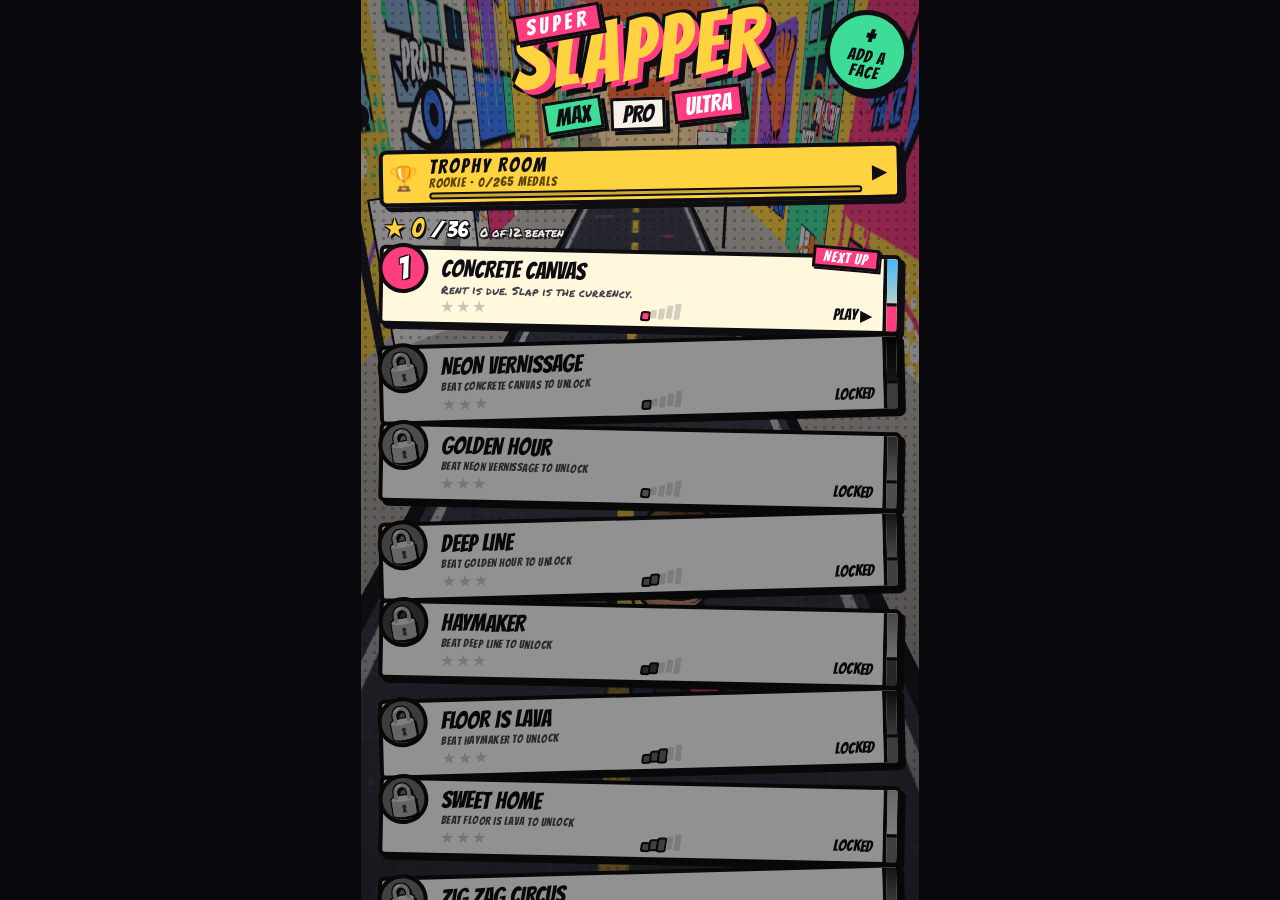
==== index.html @ 68d76c43 "Super Slapper Max Pro Ultra v0.50.1 (web build)" ====
<!doctype html>
<html lang="en">
<head>
  <meta charset="utf-8" />
  <meta name="viewport" content="width=device-width, initial-scale=1, maximum-scale=1, user-scalable=no, viewport-fit=cover" />
  <meta name="theme-color" content="#111111" />
  <title>Super Slapper Max Pro Ultra</title>
  <meta name="description" content="Slap your way down the street. One thumb, twelve levels, a boss at the end of each. Free, no ads, nothing collected." />
  <!-- the web build: installable to a home screen, playable offline (public/manifest.webmanifest, public/sw.js) -->
  <link rel="manifest" href="manifest.webmanifest" />
  <link rel="icon" type="image/png" href="icons/favicon.png" />
  <link rel="apple-touch-icon" href="icons/apple-touch-icon.png" />
  <meta name="mobile-web-app-capable" content="yes" />
  <meta name="apple-mobile-web-app-capable" content="yes" />
  <meta name="apple-mobile-web-app-status-bar-style" content="black-translucent" />
  <meta name="apple-mobile-web-app-title" content="Slapper" />
  <meta property="og:title" content="Super Slapper Max Pro Ultra" />
  <meta property="og:description" content="Slap your way down the street. One thumb, twelve levels, a boss at the end of each." />
  <meta property="og:image" content="icons/icon-512.png" />
  <meta property="og:type" content="website" />
  <script type="module" crossorigin src="./assets/index-BPJHIYVi.js"></script>
  <link rel="stylesheet" crossorigin href="./assets/index-DbVSSybS.css">
</head>
<body>
  <div id="app">
    <canvas id="c"></canvas>
    <div id="speedlines"></div>
    <div id="vignette"></div>
    <div id="fxlayer"></div>

    <div id="hud" class="hidden">
      <div id="topbar">
        <div id="hearts"></div>
        <div id="score">0</div>
        <button id="pauseBtn" aria-label="Pause">II</button>
      </div>
      <div id="progress"><div id="progressFill"></div><div id="progressEnd">☠</div></div>
      <div id="power" class="hidden"><div id="powerFill"></div><span id="powerLabel"></span></div>
      <div id="combo" class="hidden">
        <div id="comboNum">0</div><div id="comboLabel">COMBO</div>
        <div id="comboBar"><div id="comboFill"></div></div>
        <div id="mult">x1</div>
      </div>
      <div id="bossbar" class="hidden"><div id="bossName"></div><div class="bar"><div id="bossFill"></div></div></div>
      <div id="banner"></div>
      <div id="hint" class="hidden"><div class="thumb">☝</div>PUSH UP TO ADVANCE<br /><small>pull back to retreat · slide to aim and dodge</small></div>
    </div>

    <div id="menu" class="screen">
      <div class="title">
        <div class="t0">SUPER</div>
        <div class="t1">SLAPPER</div>
        <div class="t2"><span>MAX</span><span>PRO</span><span>ULTRA</span></div>
      </div>
      <button id="bFaces" class="sticker" aria-label="Put a face on the enemy"></button>
      <div id="levels"></div>
      <div class="toggles">
        <button id="tSound" class="chip"></button>
        <button id="tMusic" class="chip"></button>
        <button id="tHaptics" class="chip"></button>
      </div>
      <div id="version"></div>
      <a id="bPrivacy" href="privacy.html">PRIVACY POLICY</a>
    </div>

    <div id="faces" class="screen hidden" data-state="empty">
      <div id="fBooth">
        <img id="fPhoto" alt="" />
        <div class="guide"><i></i><span>ONE FACE · LOOKING AT YOU · GOOD LIGHT</span></div>
        <div class="scan"></div>
        <div id="fStamp"></div>
        <div class="taphint">TAP TO TEST-SLAP</div>
      </div>
      <div id="fRoster" class="hidden"></div>
      <button id="fClose" aria-label="Back">✕</button>
      <h2 class="ftitle">MAKE AN ENEMY</h2>
      <div class="fmsg"><b id="fHead"></b><p id="fBody"></p></div>
      <div id="fNameRow" class="hidden"><input id="fName" maxlength="10" placeholder="NAME THEM" autocomplete="off" autocapitalize="characters" spellcheck="false" enterkeyhint="done" /></div>
      <div id="fGender" class="hidden"><button data-g="m" class="chip">MALE</button><button data-g="f" class="chip">FEMALE</button><button data-g="any" class="chip">DOESN'T MATTER</button></div>
      <div id="fActions"></div>
      <p class="fine">Checked right here on this device. The game never sends the photo anywhere.<br />Only use people who are in on the joke. <a id="fPrivacy" href="privacy.html">Privacy policy</a></p>
      <input type="file" id="fPick" accept="image/*" hidden />
      <input type="file" id="fShoot" accept="image/*" capture="environment" hidden />
    </div>

    <div id="pause" class="screen hidden">
      <div class="panel">
        <h2>PAUSED</h2>
        <button id="bResume" class="btn">RESUME</button>
        <button id="bRestart" class="btn alt">RESTART</button>
        <button id="bQuit" class="btn alt">QUIT</button>
      </div>
    </div>

    <div id="result" class="screen hidden">
      <div class="panel">
        <h2 id="rTitle"></h2>
        <div id="rStars"></div>
        <div id="rScore"></div>
        <div id="rStats"></div>
        <button id="bNext" class="btn">NEXT LEVEL</button>
        <button id="bRetry" class="btn alt">RETRY</button>
        <button id="bMenu" class="btn alt">MENU</button>
      </div>
    </div>

    <div id="loading">LOADING…</div>
  </div>
</body>
</html>
---- assets/index-DbVSSybS.css ----
@font-face{font-family:Bangers;font-style:normal;font-display:swap;font-weight:400;src:url(./bangers-vietnamese-400-normal-BbvBhFjQ.woff2)format("woff2"),url(./bangers-vietnamese-400-normal-Ll9rymNv.woff)format("woff");unicode-range:U+102-103,U+110-111,U+128-129,U+168-169,U+1A0-1A1,U+1AF-1B0,U+300-301,U+303-304,U+308-309,U+323,U+329,U+1EA0-1EF9,U+20AB}@font-face{font-family:Bangers;font-style:normal;font-display:swap;font-weight:400;src:url(./bangers-latin-ext-400-normal-7BLmjjiv.woff2)format("woff2"),url(./bangers-latin-ext-400-normal-CzVt_Cgx.woff)format("woff");unicode-range:U+100-2BA,U+2BD-2C5,U+2C7-2CC,U+2CE-2D7,U+2DD-2FF,U+304,U+308,U+329,U+1D00-1DBF,U+1E00-1E9F,U+1EF2-1EFF,U+2020,U+20A0-20AB,U+20AD-20C0,U+2113,U+2C60-2C7F,U+A720-A7FF}@font-face{font-family:Bangers;font-style:normal;font-display:swap;font-weight:400;src:url(./bangers-latin-400-normal-DeHY8Ncq.woff2)format("woff2"),url(./bangers-latin-400-normal-BAEm-Pv0.woff)format("woff");unicode-range:U+??,U+131,U+152-153,U+2BB-2BC,U+2C6,U+2DA,U+2DC,U+304,U+308,U+329,U+2000-206F,U+20AC,U+2122,U+2191,U+2193,U+2212,U+2215,U+FEFF,U+FFFD}@font-face{font-family:Permanent Marker;font-style:normal;font-display:swap;font-weight:400;src:url(./permanent-marker-latin-400-normal-BF23djCy.woff2)format("woff2"),url(./permanent-marker-latin-400-normal-BnZj5c41.woff)format("woff");unicode-range:U+??,U+131,U+152-153,U+2BB-2BC,U+2C6,U+2DA,U+2DC,U+304,U+308,U+329,U+2000-206F,U+20AC,U+2122,U+2191,U+2193,U+2212,U+2215,U+FEFF,U+FFFD}:root{--ink:#0d0d12;--pink:#ff3d7f;--yellow:#ffd23f;--mint:#3ddc97;--blue:#3d7bff;--paper:#f7f2e7}*{box-sizing:border-box;-webkit-tap-highlight-color:transparent;-webkit-user-select:none;user-select:none}html,body{overscroll-behavior:none;touch-action:none;color:#fff;background:#08080c;height:100%;margin:0;font-family:Bangers,Impact,sans-serif;overflow:hidden}#app{background:#111;width:min(100vw,62dvh);height:100dvh;margin:auto;position:fixed;top:0;bottom:0;left:0;right:0;overflow:hidden}canvas#c{touch-action:none;width:100%;height:100%;display:block;position:absolute;top:0;bottom:0;left:0;right:0}.hidden{display:none!important}#loading{background:var(--ink);letter-spacing:3px;color:var(--yellow);z-index:50;place-items:center;font-size:42px;display:grid;position:absolute;top:0;bottom:0;left:0;right:0}.ink{text-shadow:3px 3px 0 var(--ink), -2px -2px 0 var(--ink), 2px -2px 0 var(--ink), -2px 2px 0 var(--ink), 0 4px 0 var(--ink)}button{cursor:pointer;font-family:inherit}#hud{pointer-events:none;padding:calc(env(safe-area-inset-top,0px) + 10px) 12px 12px;position:absolute;top:0;bottom:0;left:0;right:0}#topbar{justify-content:space-between;align-items:center;gap:8px;display:flex}#hearts{gap:3px;min-width:120px;font-size:26px;display:flex}#hearts span{color:#f24;text-shadow:2px 2px 0 var(--ink), -1px -1px 0 var(--ink), 1px -1px 0 var(--ink), -1px 1px 0 var(--ink);transition:transform .15s}#hearts span.off{color:#3a3a44;transform:scale(.8)}#score{letter-spacing:2px;color:var(--yellow);text-shadow:3px 3px 0 var(--ink), -2px -2px 0 var(--ink), 2px -2px 0 var(--ink), -2px 2px 0 var(--ink);font-size:38px}#pauseBtn{pointer-events:auto;border:4px solid var(--ink);background:var(--paper);width:44px;height:44px;color:var(--ink);box-shadow:3px 3px 0 var(--ink);border-radius:10px;font-size:22px;transform:rotate(3deg)}#progress{border:3px solid var(--ink);background:#0d0d12b3;border-radius:8px;height:14px;margin-top:8px;position:relative}#progressFill{background:repeating-linear-gradient(-45deg, var(--pink) 0 10px, var(--yellow) 10px 20px);border-radius:4px;width:0;height:100%}#progressEnd{color:#fff;text-shadow:2px 2px 0 var(--ink);font-size:22px;position:absolute;top:-10px;right:-4px}#power{border:3px solid var(--ink);background:#0d0d12b3;border-radius:6px;width:62%;height:20px;margin:8px auto 0;position:relative;overflow:hidden;transform:rotate(-1.5deg)}#powerFill{background:var(--yellow);height:100%}#power.frenzy #powerFill{background:var(--pink)}#power.double #powerFill{background:#00d8ff}#banner.double{color:#7df3ff;font-size:62px}#powerLabel{text-align:center;color:var(--ink);letter-spacing:1px;font-size:15px;line-height:15px;position:absolute;top:0;bottom:0;left:0;right:0}#combo{text-align:center;position:absolute;top:24%;right:10px;transform:rotate(6deg)}#comboNum{color:#fff;text-shadow:4px 4px 0 var(--pink), -2px -2px 0 var(--ink), 2px -2px 0 var(--ink), -2px 2px 0 var(--ink), 6px 6px 0 var(--ink);font-size:64px;line-height:.9}#comboLabel{color:var(--yellow);text-shadow:2px 2px 0 var(--ink), -1px -1px 0 var(--ink);letter-spacing:2px;font-size:20px}#comboBar{background:var(--ink);border-radius:4px;height:7px;margin:2px 0;overflow:hidden}#comboFill{background:var(--mint);height:100%}#mult{background:var(--yellow);color:var(--ink);border:3px solid var(--ink);box-shadow:3px 3px 0 var(--ink);padding:0 8px;font-size:26px;display:inline-block;transform:rotate(-8deg)}#combo.pulse{animation:.25s pulse}@keyframes pulse{to{transform:scale(1.12)}}#bossbar{left:12px;right:12px;top:calc(env(safe-area-inset-top,0px) + 92px);position:absolute}#bossName{color:#fff;letter-spacing:2px;text-shadow:3px 3px 0 #c0102a, -2px -2px 0 var(--ink), 2px -2px 0 var(--ink), -2px 2px 0 var(--ink);font-size:26px;transform:rotate(-2deg)}#bossbar .bar{border:4px solid var(--ink);height:20px;box-shadow:4px 4px 0 var(--ink);background:#2a0810;border-radius:4px}#bossFill{background:linear-gradient(#ff5066,#c0102a);width:100%;height:100%;transition:width .12s}#banner{text-align:center;pointer-events:none;opacity:0;font-size:76px;line-height:.95;position:absolute;top:34%;left:0;right:0}#banner.show{animation:1.5s both banner}#banner.frenzy{color:var(--pink)}#banner.glove{color:var(--yellow);font-size:50px}#banner.ko{color:#fff;font-size:130px}#banner.boss{color:#f24;font-size:64px}#banner{text-shadow:5px 5px 0 var(--ink), -3px -3px 0 var(--ink), 3px -3px 0 var(--ink), -3px 3px 0 var(--ink), 9px 9px 0 #00000080}@keyframes banner{0%{opacity:0;transform:scale(3)rotate(-14deg)}14%{opacity:1;transform:scale(1)rotate(-6deg)}80%{opacity:1;transform:scale(1.05)rotate(-6deg)}to{opacity:0;transform:scale(.7)rotate(-6deg)translateY(-30px)}}#hint{text-align:center;text-shadow:3px 3px 0 var(--ink), -2px -2px 0 var(--ink), 2px -2px 0 var(--ink), -2px 2px 0 var(--ink);font-size:30px;position:absolute;bottom:13%;left:0;right:0}#hint small{color:var(--yellow);font-size:18px}#hint .thumb{font-size:50px;animation:1.2s ease-in-out infinite swipe}@keyframes swipe{0%,to{transform:translateY(-6px)}50%{transform:translateY(-58px)}}#fxlayer{pointer-events:none;position:absolute;top:0;bottom:0;left:0;right:0;overflow:hidden}.pop{white-space:nowrap;animation:.7s cubic-bezier(.2,1.4,.4,1) both pop;position:absolute;transform:translate(-50%,-50%)}.pop.word{color:var(--yellow);text-shadow:3px 3px 0 var(--pink), -2px -2px 0 var(--ink), 2px -2px 0 var(--ink), -2px 2px 0 var(--ink), 5px 5px 0 var(--ink);font-size:46px}.pop.pts{color:#fff;text-shadow:2px 2px 0 var(--ink), -2px -2px 0 var(--ink), 2px -2px 0 var(--ink), -2px 2px 0 var(--ink);font-size:28px;animation-duration:.9s}.pop.hurt{color:#f24;text-shadow:3px 3px 0 #fff, 5px 5px 0 var(--ink)}.pop.heal{color:var(--mint)}.pop.crowd{color:#fff;text-shadow:2px 2px 0 var(--blue), -2px -2px 0 var(--ink), 2px -2px 0 var(--ink), -2px 2px 0 var(--ink), 3px 3px 0 var(--ink);font-size:22px;animation-duration:1.4s}.pop.crowd.boo{color:#ff9ecb;text-shadow:2px 2px 0 #c8102e, -2px -2px 0 var(--ink), 2px -2px 0 var(--ink), -2px 2px 0 var(--ink), 3px 3px 0 var(--ink)}@keyframes pop{0%{opacity:0;transform:translate(-50%, -50%) scale(.2) rotate(var(--rot))}25%{opacity:1;transform:translate(-50%, -80%) scale(1.25) rotate(var(--rot))}70%{opacity:1;transform:translate(-50%, -120%) scale(1) rotate(var(--rot))}to{opacity:0;transform:translate(-50%, -190%) scale(.8) rotate(var(--rot))}}#splat{pointer-events:none;opacity:0;--c:#ff3d7f;background:radial-gradient(circle at 30% 34%, var(--c) 0 13%, transparent 13.5%), radial-gradient(circle at 44% 27%, var(--c) 0 7%, transparent 7.5%), radial-gradient(circle at 68% 48%, var(--c) 0 16%, transparent 16.5%), radial-gradient(circle at 57% 63%, var(--c) 0 6%, transparent 6.5%), radial-gradient(circle at 22% 58%, var(--c) 0 8%, transparent 8.5%), radial-gradient(circle at 80% 30%, var(--c) 0 5%, transparent 5.5%);position:absolute;top:0;bottom:0;left:0;right:0}#splat.on{animation:1.5s ease-in both splat}@keyframes splat{0%{opacity:.7;transform:scale(.6)}8%{transform:scale(1)}45%{opacity:.55;transform:translateY(0)}to{opacity:0;transform:translateY(9%)}}#stick{pointer-events:none;opacity:0;width:0;height:0;transition:opacity .15s;position:absolute;top:0;left:0}#stick.on{opacity:.75}#stick i{border:4px solid var(--ink);background:#f7f2e738;border-radius:50%;width:82px;height:82px;position:absolute;top:-41px;left:-41px;box-shadow:0 0 0 2px #ffffff80}#stick i:before,#stick i:after{content:"";border:9px solid #0000;margin-left:-9px;position:absolute;left:50%}#stick i:before{border-bottom-color:var(--yellow);top:-30px}#stick i:after{border-top-color:var(--yellow);bottom:-30px}#stick b{background:var(--pink);border:4px solid var(--ink);border-radius:50%;width:46px;height:46px;position:absolute;top:0;left:0;transform:translate(-50%,-50%)}#impact{pointer-events:none;opacity:0;--x:50%;--y:45%;position:absolute;top:0;bottom:0;left:0;right:0}#impact:before,#impact:after{content:"";position:absolute;top:0;bottom:0;left:0;right:0}#impact:before{background:#fff}#impact:after{background:repeating-conic-gradient(from 3deg at var(--x) var(--y), #0d0d12 0 2.2deg, transparent 2.2deg 7deg, #0d0d12 7deg 8deg, transparent 8deg 15deg);-webkit-mask-image:radial-gradient(circle at var(--x) var(--y), transparent 16%, #000 46%);-webkit-mask-image:radial-gradient(circle at var(--x) var(--y), transparent 16%, #000 46%);mask-image:radial-gradient(circle at var(--x) var(--y), transparent 16%, #000 46%)}#impact.on{animation:.55s linear both impactAll}#impact.on:before{animation:.55s linear both impactFlash}@keyframes impactAll{0%{opacity:1}55%{opacity:1}to{opacity:0}}@keyframes impactFlash{0%{opacity:1}14%{opacity:.9}30%{opacity:0}to{opacity:0}}#banner.finisher{color:#fff;text-shadow:5px 5px 0 var(--pink), -3px -3px 0 var(--ink), 3px -3px 0 var(--ink), -3px 3px 0 var(--ink), 10px 10px 0 var(--ink);font-size:72px}#focus{pointer-events:none;opacity:0;background:radial-gradient(at 50% 56%,#0000 32%,#080414b8 100%);transition:opacity .28s;position:absolute;top:0;bottom:0;left:0;right:0}#focus.on{opacity:1;transition-duration:80ms}#vignette{pointer-events:none;opacity:0;background:radial-gradient(#0000 45%,#ff1432bf 100%);position:absolute;top:0;bottom:0;left:0;right:0}#vignette.hit{animation:.5s vig}@keyframes vig{0%{opacity:1}to{opacity:0}}#speedlines{pointer-events:none;opacity:0;background:repeating-conic-gradient(at 50% 62%,#0000 0deg 7deg,#ffffff38 7deg 8deg);transition:opacity .25s;position:absolute;top:-20%;bottom:-20%;left:-20%;right:-20%;-webkit-mask-image:radial-gradient(circle at 50% 62%,#0000 34%,#000 75%);mask-image:radial-gradient(circle at 50% 62%,#0000 34%,#000 75%)}#speedlines.on{opacity:1;animation:1.2s linear infinite spin}@keyframes spin{to{transform:rotate(8deg)}}.screen{padding:calc(env(safe-area-inset-top,0px) + 28px) 18px 18px;background:radial-gradient(#0d0d1240 1.5px,#0000 1.6px) 0 0/9px 9px,linear-gradient(#0d0d1259,#0d0d12b8);flex-direction:column;align-items:center;display:flex;position:absolute;top:0;bottom:0;left:0;right:0;overflow-y:auto}.title{text-align:center;margin-top:3dvh;position:relative;transform:rotate(-5deg)}.t0{z-index:1;color:#fff;background:var(--pink);border:4px solid var(--ink);box-shadow:4px 4px 0 var(--ink);letter-spacing:4px;padding:2px 12px 0;font-size:min(8vw,36px);line-height:1;position:absolute;top:-.55em;left:2%;transform:rotate(-5deg)}.t1{color:var(--yellow);letter-spacing:3px;text-shadow:5px 5px 0 var(--pink), -3px -3px 0 var(--ink), 3px -3px 0 var(--ink), -3px 3px 0 var(--ink), 10px 10px 0 var(--ink);font-size:min(27vw,16dvh,122px);line-height:.85}.t2{justify-content:center;gap:8px;margin-top:12px;display:flex}.t2 span{border:4px solid var(--ink);color:var(--ink);box-shadow:4px 4px 0 var(--ink);padding:2px 12px;font-size:min(8.5vw,38px)}.t2 span:first-child{background:var(--mint);transform:rotate(-4deg)}.t2 span:nth-child(2){background:var(--paper);transform:rotate(3deg)translateY(4px)}.t2 span:nth-child(3){background:var(--pink);color:#fff;transform:rotate(-2deg)}#levels{flex-direction:column;gap:14px;width:100%;margin-top:6dvh;display:flex}.level{text-align:left;border:5px solid var(--ink);background:var(--paper);width:100%;color:var(--ink);box-shadow:6px 6px 0 var(--ink);border-radius:6px;padding:12px 14px 12px 74px;font-size:30px;line-height:1;display:block;position:relative}.level:nth-child(odd){transform:rotate(-1.5deg)}.level:nth-child(2n){transform:rotate(1.2deg)}.level:active{box-shadow:2px 2px 0 var(--ink);transform:translate(4px,4px)}.level .num{color:#fff;background:var(--pink);border:5px solid var(--ink);width:66px;height:66px;text-shadow:2px 2px 0 var(--ink);border-radius:50%;place-items:center;font-size:44px;display:grid;position:absolute;top:-8px;left:-6px;transform:rotate(-10deg)}.level:nth-child(2n) .num{background:var(--blue)}.level small{color:#44434d;margin-top:5px;font-family:Permanent Marker,cursive;font-size:14px;display:block}.level .meta{justify-content:space-between;margin-top:6px;font-size:20px;display:flex}.level .stars{color:#c9c2b2;letter-spacing:2px}.level .stars b{color:#ff9f1c;font-weight:400}.level.locked{filter:grayscale()brightness(.6)}.toggles{gap:10px;margin-top:auto;padding-top:18px;display:flex}.chip{border:4px solid var(--ink);background:var(--yellow);color:var(--ink);box-shadow:3px 3px 0 var(--ink);border-radius:20px;padding:6px 12px;font-size:18px}.chip.off{color:#c8c8d0;background:#5b5b66}#version{opacity:.7;margin-top:10px;padding:6px 20px;font-family:Permanent Marker,cursive;font-size:12px}.panel{background:var(--paper);width:100%;color:var(--ink);border:6px solid var(--ink);box-shadow:9px 9px 0 var(--ink);text-align:center;flex-direction:column;gap:12px;margin:auto;padding:22px 18px;animation:.35s cubic-bezier(.2,1.5,.4,1) drop;display:flex;transform:rotate(-1.5deg)}@keyframes drop{0%{opacity:0;transform:rotate(8deg)scale(.5)}}.panel h2{color:var(--pink);text-shadow:3px 3px 0 var(--ink);letter-spacing:2px;margin:0;font-size:62px;font-weight:400;line-height:1}.panel h2.lose{color:#5b5b66}#rStars{color:#c9c2b2;font-size:62px;line-height:1}#rStars b{color:#ff9f1c;text-shadow:3px 3px 0 var(--ink);font-weight:400;animation:.4s cubic-bezier(.2,1.8,.4,1) both starIn;display:inline-block}#rStars b:nth-child(2){animation-delay:.25s}#rStars b:nth-child(3){animation-delay:.5s}@keyframes starIn{0%{transform:scale(0)rotate(-180deg)}}#rScore{font-size:54px;line-height:1}#rStats{color:#44434d;font-family:Permanent Marker,cursive;font-size:15px;line-height:1.6}.btn{border:5px solid var(--ink);background:var(--pink);color:#fff;box-shadow:5px 5px 0 var(--ink);text-shadow:2px 2px 0 var(--ink);letter-spacing:2px;border-radius:6px;padding:8px;font-size:34px}.btn.alt{background:var(--paper);color:var(--ink);text-shadow:none;font-size:26px}.btn:active{box-shadow:2px 2px 0 var(--ink);transform:translate(3px,3px)}.lil-gui.root{z-index:99;--width:270px;max-height:100%;font-family:system-ui,-apple-system,BlinkMacSystemFont,Segoe UI,Roboto,Noto Sans,Ubuntu,Cantarell,Helvetica Neue,sans-serif;position:absolute;top:0;right:0}.bubble{pointer-events:none;--s:1;--rot:0deg;width:0;height:0;position:absolute}.bubble .bw{transform:translateX(-50%) scale(var(--s)) rotate(var(--rot));transform-origin:50% 100%;position:absolute;bottom:12px;left:0}.bubble .b{width:max-content;max-width:190px;color:var(--ink);border:4px solid var(--ink);box-shadow:4px 4px 0 var(--ink);letter-spacing:.5px;text-align:center;transform-origin:50% 100%;background:#fff;border-radius:16px;padding:5px 12px 3px;font-size:22px;line-height:1.05;animation:.2s cubic-bezier(.2,1.7,.4,1) both bubbleIn;position:relative}.bubble .b:before,.bubble .b:after{content:"";border:solid #0000;position:absolute;left:50%}.bubble .b:before{border-width:13px 11px 0;border-top-color:var(--ink);margin-left:-11px;bottom:-17px}.bubble .b:after{border-width:9px 7px 0;border-top-color:#fff;margin-left:-7px;bottom:-9px}.bubble .b i{visibility:hidden;font-style:normal}.bubble.out .b{animation:.18s ease-in both bubbleOut}.bubble.shout .b{background:var(--yellow);font-size:26px}.bubble.shout .b:after{border-top-color:var(--yellow)}.bubble.laugh .b{background:var(--mint);font-size:20px}.bubble.laugh .b:after{border-top-color:var(--mint)}.bubble.fear .b{background:#cfe8ff;font-size:19px;animation:.2s both bubbleIn,90ms linear .2s infinite tremble}.bubble.fear .b:after{border-top-color:#cfe8ff}.bubble.mime .b{color:#55545e;box-shadow:none;border-style:dashed;font-family:Permanent Marker,cursive;font-size:15px}.bubble.chant .b{background:var(--pink);color:#fff;text-shadow:2px 2px 0 var(--ink);padding:2px 12px 0;font-size:34px;animation:.12s cubic-bezier(.2,2,.4,1) both bubbleIn}.bubble.chant .b:after{border-top-color:var(--pink)}@keyframes bubbleIn{0%{transform:scale(0)rotate(-12deg)}to{transform:scale(1)}}@keyframes bubbleOut{to{opacity:0;transform:scale(0)}}@keyframes tremble{0%{translate:-1.5px}50%{translate:1.5px}to{translate:-1.5px}}#frenzyBtn{right:12px;bottom:calc(env(safe-area-inset-bottom,0px) + 22px);border:5px solid var(--ink);pointer-events:auto;color:#fff;--p:0;background:conic-gradient(var(--pink) calc(var(--p) * 360deg), #0d0d12b8 0);width:96px;height:96px;box-shadow:4px 4px 0 var(--ink);touch-action:none;border-radius:50%;padding:0;position:absolute;transform:rotate(-6deg)}#frenzyBtn i{border:3px solid var(--ink);background:#23232c;border-radius:50%;position:absolute;top:9px;bottom:9px;left:9px;right:9px}#frenzyBtn b,#frenzyBtn span{text-align:center;text-shadow:2px 2px 0 var(--ink);font-weight:400;position:absolute;left:0;right:0}#frenzyBtn b{letter-spacing:1px;color:#8d8d99;font-size:17px;top:26px}#frenzyBtn span{color:#c8c8d0;font-size:22px;top:46px}#frenzyBtn.ready{background:conic-gradient(var(--yellow), var(--pink), var(--mint), var(--yellow));animation:.45s ease-in-out infinite alternate fready}#frenzyBtn.ready i{background:var(--pink)}#frenzyBtn.ready b{color:#fff}#frenzyBtn.ready span{color:var(--yellow);font-size:28px;top:44px}#frenzyBtn.active{opacity:.45}#frenzyBtn.active span{color:var(--mint)}#frenzyBtn.nope{animation:.3s fnope}@keyframes fready{0%{transform:rotate(-6deg)scale(1)}to{transform:rotate(4deg)scale(1.16)}}@keyframes fnope{0%,to{transform:rotate(-6deg)translate(0)}25%{transform:rotate(-6deg)translate(-7px)}75%{transform:rotate(-6deg)translate(7px)}}#mash{pointer-events:none;flex-direction:column;align-items:center;gap:8px;display:flex;position:absolute;top:30%;left:0;right:0}#mash .mtitle{color:#fff;text-shadow:5px 5px 0 var(--pink), -3px -3px 0 var(--ink), 3px -3px 0 var(--ink), -3px 3px 0 var(--ink), 9px 9px 0 var(--ink);font-size:78px;line-height:.9;animation:80ms linear infinite mshake;transform:rotate(-5deg)}#mash .mtitle.slam{animation:.3s cubic-bezier(.2,1.8,.4,1) mslam,80ms linear .3s infinite mshake}#mash .mring{--p:0;--c:#fff;border:6px solid var(--ink);width:150px;height:150px;box-shadow:5px 5px 0 var(--ink);background:conic-gradient(var(--c) calc(var(--p) * 360deg), #0d0d12cc 0);border-radius:50%;place-items:center;display:grid}#mash .mring.hit{animation:.12s mhit}#mash .mcount{background:var(--paper);border:5px solid var(--ink);width:104px;height:104px;color:var(--ink);border-radius:50%;place-items:center;font-size:62px;display:grid}#mash .mtiers{gap:8px;display:flex}#mash .mtiers span{border:4px solid var(--ink);color:#c8c8d0;box-shadow:3px 3px 0 var(--ink);background:#5b5b66;padding:1px 10px 0;font-size:24px;transform:rotate(-3deg)}#mash .mtiers span:nth-child(2){transform:rotate(2deg)}#mash .mtiers span small{opacity:.8;margin-left:5px;font-size:13px}#mash .mtiers span.on{background:var(--c);color:var(--ink);transform:rotate(-3deg)scale(1.18)}#mash .mtime{border:3px solid var(--ink);background:#0d0d12bf;border-radius:6px;width:56%;height:12px;overflow:hidden}#mash .mtime i{background:var(--yellow);width:100%;height:100%;display:block}#mash .msub{color:var(--yellow);text-shadow:2px 2px 0 var(--ink), -1px -1px 0 var(--ink);letter-spacing:1px;font-size:20px}@keyframes mshake{0%{translate:-2px 1px}50%{translate:2px -1px}to{translate:-2px 1px}}@keyframes mslam{0%{transform:rotate(-5deg)scale(2.6)}to{transform:rotate(-5deg)scale(1)}}@keyframes mhit{0%{transform:scale(1.18)}to{transform:scale(1)}}#banner.tier0{color:var(--mint)}#banner.tier1{color:var(--yellow)}#banner.tier2{color:var(--pink);font-size:64px}#cine{z-index:20;touch-action:none;position:absolute;top:0;bottom:0;left:0;right:0}#cine.out{opacity:0;pointer-events:none;transition:opacity .25s}#cine .bar{background:var(--ink);height:9%;transition:transform .28s ease-out;position:absolute;left:0;right:0}#cine .bar.top{top:0;transform:translateY(-100%)}#cine .bar.bot{bottom:0;transform:translateY(100%)}#cine.in .bar{transform:none}#cine .dlg{background:var(--paper);min-height:108px;color:var(--ink);border:5px solid var(--ink);box-shadow:6px 6px 0 var(--ink);border-radius:10px;padding:24px 16px 16px;position:absolute;bottom:calc(9% + 16px);left:12px;right:12px;transform:rotate(-1deg)}#cine .who{border:4px solid var(--ink);letter-spacing:1px;color:var(--ink);box-shadow:3px 3px 0 var(--ink);padding:2px 12px 0;font-size:22px;position:absolute;top:-21px;right:14px;transform:rotate(3deg)}#cine .dlg.left .who{left:14px;right:auto;transform:rotate(-3deg)}#cine .txt{letter-spacing:.5px;font-size:25px;line-height:1.12}#cine .txt i{visibility:hidden;font-style:normal}#cine .next{opacity:0;font-size:18px;position:absolute;bottom:5px;right:12px}#cine .dlg.done .next{animation:.7s steps(2,end) infinite cblink}@keyframes cblink{0%{opacity:1}50%{opacity:0}to{opacity:1}}#cine .skip{right:12px;top:calc(env(safe-area-inset-top,0px) + 12px);letter-spacing:1px;background:var(--paper);color:var(--ink);border:4px solid var(--ink);border-radius:18px;padding:4px 14px 2px;font-size:19px;position:absolute}#cine .card{text-align:center;color:var(--yellow);opacity:0;pointer-events:none;text-shadow:5px 5px 0 var(--pink), -3px -3px 0 var(--ink), 3px -3px 0 var(--ink), -3px 3px 0 var(--ink), 10px 10px 0 var(--ink);font-size:92px;line-height:.9;position:absolute;top:34%;left:0;right:0}#cine .card.show{animation:1.4s both banner}#hyper{text-align:center;pointer-events:none;--k:0;position:absolute;transform:translate(-50%,-100%)}#hyper b{font-weight:400;font-size:calc(54px + var(--k) * 46px);color:color-mix(in srgb, var(--yellow), var(--pink) calc(var(--k) * 100%));text-shadow:4px 4px 0 var(--ink), -3px -3px 0 var(--ink), 3px -3px 0 var(--ink), -3px 3px 0 var(--ink), 7px 7px 0 var(--ink);line-height:.85;display:block}#hyper span{letter-spacing:2px;color:#fff;text-shadow:2px 2px 0 var(--ink), -2px -2px 0 var(--ink), 2px -2px 0 var(--ink), -2px 2px 0 var(--ink);font-size:20px}#hyper.tick b{animation:.11s ease-out hpop}#hyper.full span{color:var(--pink);white-space:nowrap;font-size:30px}#hyper.done b{animation:.6s cubic-bezier(.2,1.8,.4,1) both hdone}@keyframes hpop{0%{transform:scale(1.5)rotate(-8deg)}to{transform:scale(1)rotate(0)}}@keyframes hdone{0%{transform:scale(2.2)rotate(-12deg)}60%{opacity:1;transform:scale(1.15)rotate(4deg)}to{opacity:0;transform:scale(1.3)rotate(4deg)}}#banner.up{font-size:44px;top:15%}.sticker{right:10px;top:calc(env(safe-area-inset-top,0px) + 10px);border:5px solid var(--ink);background:var(--mint);width:84px;height:84px;color:var(--ink);box-shadow:4px 4px 0 var(--ink);z-index:2;border-radius:50%;place-items:center;padding:0;animation:2.6s ease-in-out infinite sticker;display:grid;position:absolute;overflow:hidden;transform:rotate(9deg)}.sticker i{font-size:34px;font-style:normal;line-height:1;position:absolute;top:2px}.sticker span{letter-spacing:1px;margin-top:24px;font-size:17px;line-height:.95}.sticker.has{background:var(--paper)}.sticker.has canvas{width:100%;height:100%;position:absolute;top:0;bottom:0;left:0;right:0}.sticker.has span{background:var(--pink);color:#fff;border-top:3px solid var(--ink);white-space:nowrap;margin:0;padding:2px 0 5px;font-size:14px;position:absolute;bottom:0;left:0;right:0;overflow:hidden}.sticker:active{transform:rotate(9deg)scale(.94)}@keyframes sticker{0%,86%,to{rotate:0deg}90%{rotate:-9deg}94%{rotate:7deg}97%{rotate:-3deg}}#faces{padding-top:calc(env(safe-area-inset-top,0px) + 16px);background:0 0;gap:10px;overflow:hidden}#faces>*{z-index:2;position:relative}#fBooth{aspect-ratio:1;border:6px solid var(--ink);width:min(68vw,34dvh,280px);box-shadow:0 0 0 5px var(--paper), 0 0 0 10px var(--ink), 0 0 0 2000px #0d0d12db;border-radius:10px;flex:none;order:2;overflow:visible;transform:rotate(-2deg);z-index:1!important}.ftitle{color:var(--yellow);letter-spacing:2px;text-shadow:4px 4px 0 var(--pink), -2px -2px 0 var(--ink), 2px -2px 0 var(--ink), -2px 2px 0 var(--ink), 7px 7px 0 var(--ink);order:1;margin:0 0 8px 46px;font-size:min(10.5vw,44px);font-weight:400;line-height:1;transform:rotate(-3deg)}#fClose{left:12px;top:calc(env(safe-area-inset-top,0px) + 12px);border:4px solid var(--ink);background:var(--paper);width:44px;height:44px;color:var(--ink);box-shadow:3px 3px 0 var(--ink);border-radius:10px;font-size:22px;z-index:3!important;position:absolute!important}#fPhoto{object-fit:cover;border-radius:4px;width:100%;height:100%;display:none;position:absolute;top:0;bottom:0;left:0;right:0}#faces[data-state=checking] #fPhoto,#faces[data-state=rejected] #fPhoto,#faces[data-state=ask] #fPhoto{display:block}#faces[data-state=rejected] #fPhoto{filter:grayscale(.8)brightness(.6)}#fBooth .guide{background:repeating-linear-gradient(45deg,#2b2b36 0 14px,#32323f 14px 28px);border-radius:4px;place-items:center;display:none;position:absolute;top:0;bottom:0;left:0;right:0}#faces[data-state=empty] .guide{display:grid}.guide i{border:5px dashed var(--yellow);border-radius:50% 50% 46% 46%/44% 44% 56% 56%;width:46%;height:60%;margin-top:-12%}.guide span{text-align:center;letter-spacing:.5px;white-space:nowrap;color:var(--yellow);text-shadow:2px 2px 0 var(--ink);font-size:min(3.4vw,14px);position:absolute;bottom:8px;left:0;right:0}#fBooth .scan{background:linear-gradient(#0000,#3ddc978c 80%,#fff);height:26%;display:none;position:absolute;top:-26%;left:0;right:0}#faces[data-state=checking] .scan{animation:1.1s linear infinite scan;display:block}#faces[data-state=checking] #fBooth{overflow:hidden}@keyframes scan{to{top:100%}}#fStamp{letter-spacing:2px;color:#fff;border:5px solid var(--ink);box-shadow:4px 4px 0 var(--ink);background:#e3122d;padding:2px 12px;font-size:34px;position:absolute;top:-16px;right:-14px;transform:rotate(12deg)}#fStamp:empty{display:none}#faces[data-state=ask] #fStamp{background:var(--mint);color:var(--ink)}.taphint{text-align:center;letter-spacing:1px;color:#fff;text-shadow:2px 2px 0 var(--ink), -1px -1px 0 var(--ink);pointer-events:none;font-size:15px;display:none;position:absolute;bottom:6px;left:0;right:0}#faces[data-state=ready] .taphint,#faces[data-state=saved] .taphint{animation:1.2s ease-in-out infinite ftap;display:block}@keyframes ftap{50%{opacity:.35}}#faces[data-state=ready] #fBooth,#faces[data-state=saved] #fBooth{cursor:pointer}.fmsg{text-align:center;order:3;max-width:340px;margin-top:14px}.fmsg b{color:#fff;letter-spacing:1px;text-shadow:3px 3px 0 var(--ink), -2px -2px 0 var(--ink), 2px -2px 0 var(--ink), -2px 2px 0 var(--ink);font-size:min(8vw,32px);font-weight:400;line-height:1;display:block}.fmsg p{color:#f1ecdf;margin:8px 0 0;font-family:Permanent Marker,cursive;font-size:15px;line-height:1.3}#faces[data-state=rejected] .fmsg b{color:#ff6b8b}#fNameRow{order:4}#fName{letter-spacing:2px;text-align:center;width:220px;color:var(--ink);background:var(--paper);border:5px solid var(--ink);box-shadow:4px 4px 0 var(--ink);-webkit-user-select:text;user-select:text;border-radius:6px;outline:none;padding:6px 10px;font-family:inherit;font-size:28px}#fName::placeholder{color:#a9a294}#fGender{flex-wrap:wrap;order:5;justify-content:center;gap:8px;display:flex}#fGender .chip{font-size:17px}#faces[data-state=ask] #fGender .chip{background:var(--mint);padding:9px 14px;font-size:22px}#fActions{flex-direction:column;order:6;gap:10px;width:100%;max-width:340px;margin-top:4px;display:flex}#fActions .btn{font-size:28px}#fActions .btn.alt{font-size:22px}.fine{text-align:center;opacity:.75;order:7;margin:auto 0 0;font-family:Permanent Marker,cursive;font-size:11.5px;line-height:1.35}#stacks{justify-content:center;gap:6px;min-height:0;margin-top:7px;display:flex}#stacks span{letter-spacing:1px;border:3px solid var(--ink);color:var(--ink);box-shadow:2px 2px 0 var(--ink);white-space:nowrap;border-radius:12px;padding:1px 8px 2px;font-size:14px;transform:rotate(-2deg)}#stacks span:nth-child(2n){transform:rotate(2deg)}#stacks .g{background:var(--yellow)}#stacks .d{background:#00d8ff}#stacks .s{background:#ff7b25}#stacks .h{background:#b388ff}#stacks b{background:var(--ink);color:#fff;border-radius:8px;margin-left:5px;padding:0 5px;font-weight:400}#stacks .many{animation:.3s cubic-bezier(.2,1.8,.4,1) stackpop}@keyframes stackpop{0%{scale:1.5}to{scale:1}}#power.back #powerFill,#stacks .b{background:var(--mint)}#banner.back{color:#7dffc0;font-size:60px}#speedlines.whip{opacity:1;animation:.5s linear infinite spin}#flash{opacity:0;pointer-events:none;background:#fff;position:absolute;top:0;bottom:0;left:0;right:0}#flash.on{animation:.38s ease-out flash}@keyframes flash{0%{opacity:.95}to{opacity:0}}#turn{pointer-events:none;position:absolute;top:0;bottom:0;left:0;right:0}#turn .th{text-align:center;letter-spacing:2px;color:var(--yellow);text-shadow:3px 3px 0 var(--ink), -2px -2px 0 var(--ink), 2px -2px 0 var(--ink), -2px 2px 0 var(--ink), 6px 6px 0 var(--ink);font-size:min(9vw,36px);animation:.5s ease-in-out infinite alternate turnhead;position:absolute;top:17%;left:0;right:0}#turn>div{border:5px solid var(--ink);background:var(--yellow);width:45%;color:var(--ink);box-shadow:5px 5px 0 var(--ink);text-align:center;opacity:.5;filter:saturate(.5);border-radius:14px;flex-direction:column;align-items:center;gap:2px;padding:8px 6px 10px;transition:transform .12s,opacity .12s,filter .12s;display:flex;position:absolute;top:24%}#turn>.tl{transform-origin:0;left:8px;transform:rotate(-3deg)scale(.88)}#turn>.tr{transform-origin:100%;right:8px;transform:rotate(3deg)scale(.88)}#turn>div.loot{background:var(--pink);color:#fff}#turn>div.quiet{background:var(--mint)}#turn>div.on{opacity:1;filter:none;animation:.45s ease-in-out infinite alternate turnpick}#turn>.tl.on{transform:rotate(-3deg)scale(1.06)}#turn>.tr.on{transform:rotate(3deg)scale(1.06)}#turn i{font-size:min(17vw,68px);font-style:normal;line-height:.9}#turn b{letter-spacing:1px;font-size:min(5.6vw,22px);font-weight:400;line-height:1}#turn small{opacity:.85;margin-top:3px;font-family:Permanent Marker,cursive;font-size:11px}#turn em{text-align:center;letter-spacing:1px;color:#fff;text-shadow:3px 3px 0 var(--ink), -2px -2px 0 var(--ink), 2px -2px 0 var(--ink), -2px 2px 0 var(--ink);font-size:min(5.4vw,21px);font-style:normal;line-height:1.15;position:absolute;top:47%;left:0;right:0}#turn u{font-size:34px;text-decoration:none;animation:1.1s ease-in-out infinite turnhand;display:block}@keyframes turnpick{0%{box-shadow:5px 5px 0 var(--ink)}to{box-shadow:5px 5px 0 var(--ink), 0 0 0 6px #fff}}@keyframes turnhead{0%{scale:1}to{scale:1.08}}@keyframes turnhand{0%,to{translate:-52px}50%{translate:52px}}.screen{touch-action:pan-y}#menu.many{padding-top:calc(env(safe-area-inset-top,0px) + 14px)}#menu.many .title{margin-top:0}#menu.many .t0{box-shadow:3px 3px 0 var(--ink);border-width:3px;padding:1px 9px 0;font-size:min(5.5vw,22px)}#menu.many .t1{font-size:min(20vw,10.5dvh,86px)}#menu.many .t2{margin-top:6px}#menu.many .t2 span{border-width:3px;padding:1px 9px;font-size:min(6vw,24px)}#menu.many #levels{gap:9px;margin-top:2.6dvh}#menu.many .level{box-shadow:4px 4px 0 var(--ink);border-width:4px;padding:7px 10px 7px 58px;font-size:24px}#menu.many .level .num{border-width:4px;width:50px;height:50px;font-size:32px;top:-6px;left:-5px}#menu.many .level small{white-space:nowrap;text-overflow:ellipsis;margin-top:3px;font-size:11.5px;overflow:hidden}#menu.many .level .meta{margin-top:3px;font-size:16px}#menu.many .toggles{padding-top:10px}#menu.many .chip{padding:4px 10px;font-size:15px}#menu.many #version{margin-top:4px;padding:3px 20px}#menu.many .level:nth-child(3n) .num{background:var(--mint);color:var(--ink);text-shadow:none}#turn>div{display:none}#turn .th{top:15%}#turn em{font-size:min(4.4vw,17px);top:20.5%}#turn u{vertical-align:-3px;margin-right:6px;font-size:22px;animation:none;display:inline-block}#fRoster{flex-wrap:nowrap;order:2;justify-content:center;gap:8px;margin-top:16px;display:flex}#fRoster .slot{aspect-ratio:1;border:4px solid var(--ink);background:var(--paper);width:min(14vw,56px);box-shadow:3px 3px 0 var(--ink);border-radius:8px;padding:0;position:relative;overflow:hidden;transform:rotate(-2deg)}#fRoster .slot:nth-child(2n){transform:rotate(2deg)}#fRoster .slot canvas{width:100%;height:100%;display:block}#fRoster .slot span{background:var(--ink);color:#fff;white-space:nowrap;font-size:10px;line-height:1.2;position:absolute;bottom:0;left:0;right:0;overflow:hidden}#fRoster .slot.sel{border-color:var(--yellow);box-shadow:0 0 0 3px var(--ink), 3px 3px 0 3px var(--ink);z-index:1;transform:rotate(0)scale(1.12)}#fRoster .slot.off canvas{filter:grayscale()brightness(.6)}#fRoster .slot.add{color:var(--yellow);background:repeating-linear-gradient(45deg,#2b2b36 0 8px,#32323f 8px 16px)}#fRoster .slot.add i{font-size:32px;font-style:normal;line-height:1}#fActions .frow{order:9;gap:10px;display:flex}#fActions .frow .btn{flex:1;padding-left:6px;padding-right:6px;font-size:18px}#toast{left:50%;bottom:calc(env(safe-area-inset-bottom,0px) + 40px);z-index:50;pointer-events:none;opacity:0;letter-spacing:1px;color:#fff;white-space:nowrap;background:#0d0d12;border:3px solid #fff;border-radius:12px;padding:8px 16px;font-family:Bangers,Impact,sans-serif;font-size:20px;position:fixed;transform:translate(-50%,20px)}#toast.on{animation:2s forwards toast}@keyframes toast{0%{opacity:0;transform:translate(-50%,20px)}10%,80%{opacity:1;transform:translate(-50%)}to{opacity:0;transform:translate(-50%)}}#room{z-index:6;pointer-events:none;opacity:0;transform-origin:50% -40px;text-align:center;border:4px solid var(--ink);background:linear-gradient(#b9824c,#9a6537);border-radius:12px;min-width:150px;padding:8px 22px 9px;position:absolute;top:104px;left:50%;transform:translate(-50%,-30px)rotate(-8deg);box-shadow:4px 5px #0d0d128c,inset 0 0 0 3px #ffecc859}#room i{border:3px solid var(--ink);border-bottom:0;border-radius:40px 40px 0 0;height:34px;position:absolute;top:-34px;left:18%;right:18%}#room b{letter-spacing:2px;color:#fff3d6;text-shadow:2px 2px 0 var(--ink), -1px -1px 0 var(--ink), 1px -1px 0 var(--ink), -1px 1px 0 var(--ink);white-space:nowrap;font-size:30px;font-weight:400;display:block}#room small{letter-spacing:1px;color:var(--ink);white-space:nowrap;margin-top:1px;font-size:15px;display:none}#room.noted small{display:block}#room.on{animation:3s forwards roomSign}@keyframes roomSign{0%{opacity:0;transform:translate(-50%,-40px)rotate(-14deg)}12%{opacity:1;transform:translate(-50%)rotate(7deg)}20%{transform:translate(-50%)rotate(-4deg)}28%{transform:translate(-50%)rotate(2deg)}36%,82%{opacity:1;transform:translate(-50%)rotate(0)}to{opacity:0;transform:translate(-50%,-40px)rotate(0)}}#devBtn{right:14px;top:calc(env(safe-area-inset-top,0px) + 96px);pointer-events:auto;z-index:7;letter-spacing:1px;color:#fff;border:3px solid var(--ink);box-shadow:2px 3px 0 var(--ink);background:#6b2fd6;border-radius:9px;padding:4px 10px;font-family:inherit;font-size:17px;position:absolute;transform:rotate(-3deg)}#dev{z-index:40;padding:calc(env(safe-area-inset-top,0px) + 12px) 12px 12px;box-sizing:border-box;touch-action:pan-y;background:#0d0d12db;flex-direction:column;display:flex;position:absolute;top:0;bottom:0;left:0;right:0}#dev.hidden{display:none}#dev .dhead{flex-wrap:wrap;align-items:center;gap:10px;margin-bottom:8px;display:flex}#dev .dhead b{color:#b388ff;text-shadow:2px 2px 0 var(--ink);font-size:30px;font-weight:400}#dev .dhead span{color:#c9c9d4;letter-spacing:1px;flex:1;min-width:140px;font-size:15px}#dev .dclose{background:var(--mint);color:var(--ink);border:3px solid var(--ink);border-radius:10px;padding:6px 14px;font-family:inherit;font-size:20px;box-shadow:2px 3px #000}#dev .dbody{-webkit-overflow-scrolling:touch;flex:1;padding-bottom:20px;overflow-y:auto}#dev .dsec h4{letter-spacing:2px;color:var(--yellow);margin:12px 2px 6px;font-size:16px;font-weight:400}#dev .dgrid{grid-template-columns:1fr 1fr;gap:8px;display:grid}#dev .dbtn{letter-spacing:1px;color:var(--ink);background:var(--c,#f7f2e7);border:3px solid var(--ink);text-align:center;text-overflow:ellipsis;white-space:nowrap;border-radius:10px;padding:10px 6px;font-family:inherit;font-size:17px;overflow:hidden;box-shadow:2px 3px #000}#dev .dbtn:active{transform:translate(1px,2px);box-shadow:1px 1px #000}#dev .dsel{border:3px solid var(--ink);background:var(--paper);color:var(--ink);border-radius:10px;grid-column:1/-1;padding:8px;font-family:inherit;font-size:18px}#devFps{left:10px;bottom:calc(env(safe-area-inset-bottom,0px) + 8px);z-index:30;pointer-events:none;letter-spacing:1px;color:#3ddc97;background:#0d0d12b3;border-radius:6px;padding:3px 8px;font-size:15px;position:absolute}#devFps.hidden{display:none}.medal{--m:#6b6b78;--d:#2b2b36;flex:none;width:58px;height:58px;position:relative}.medal>b{z-index:1;border:4px solid var(--ink);background:radial-gradient(circle at 35% 30%, #ffffffbf 0 12%, transparent 30%), radial-gradient(circle, var(--m) 0 52%, var(--d) 54% 62%, var(--m) 64%);box-shadow:2px 3px 0 var(--ink);border-radius:50%;place-items:center;font-weight:400;display:grid;position:absolute;top:0;bottom:0;left:0;right:0}.medal:before,.medal:after{content:"";background:linear-gradient(90deg, var(--ink) 0 3px, var(--d) 3px calc(100% - 3px), var(--ink) calc(100% - 3px));clip-path:polygon(0 0,100% 0,100% 100%,50% 78%,0 100%);width:16px;height:26px;position:absolute;bottom:-14px}.medal:before{left:9px;transform:rotate(18deg)}.medal:after{right:9px;transform:rotate(-18deg)}.medal i{filter:drop-shadow(1px 1px #00000059);font-size:26px;font-style:normal;line-height:1}.medal.none>b{background:radial-gradient(circle,#3a3a46 0 52%,#24242d 54% 62%,#3a3a46 64%)}.medal.none{--d:#24242d}.medal.none i{filter:grayscale()brightness(.55);opacity:.7}.medal.sm{width:38px;height:38px}.medal.sm>b{border-width:3px}.medal.sm i{font-size:17px}.medal.sm:before,.medal.sm:after{display:none}.medal.big{width:104px;height:104px}.medal.big>b{border-width:5px}.medal.big i{font-size:50px}.medal.big:before,.medal.big:after{width:26px;height:40px;bottom:-24px}.medal.big:before{left:14px}.medal.big:after{right:14px}#bTrophies{border:4px solid var(--ink);width:100%;color:var(--ink);text-align:left;box-shadow:5px 5px 0 var(--ink);background:linear-gradient(100deg,#ffd23f 0 40%,#ffe27a 50%,#ffd23f 60%) 0 0/300% 100%;border-radius:8px;align-items:center;gap:10px;margin-top:4dvh;margin-bottom:-2dvh;padding:6px 12px 6px 8px;animation:4s linear infinite shine;display:flex;transform:rotate(-1deg)}#bTrophies:active{box-shadow:2px 2px 0 var(--ink);transform:rotate(-1deg)translate(3px,3px)}#bTrophies>i{font-size:30px;font-style:normal;line-height:1}#bTrophies div{flex:1;min-width:0}#bTrophies b{letter-spacing:2px;font-size:24px;font-weight:400;line-height:1;display:block}#bTrophies small{letter-spacing:1px;color:#5a4300;white-space:nowrap;text-overflow:ellipsis;font-size:13px;display:block;overflow:hidden}#bTrophies em{background:var(--pink);color:#fff;border:3px solid var(--ink);border-radius:12px;padding:2px 8px;font-size:15px;font-style:normal;animation:1s ease-in-out infinite alternate pulse}#bTrophies u{font-size:20px;text-decoration:none}#menu.many #bTrophies{margin-top:2.2dvh;margin-bottom:-1dvh;padding:3px 10px 3px 6px}#menu.many #bTrophies b{font-size:20px}#menu.many #bTrophies>i{font-size:24px}@keyframes shine{to{background-position:-300% 0}}#trophyToast{max-width:calc(100% - 70px);left:10px;top:calc(env(safe-area-inset-top,0px) + 100px);z-index:45;pointer-events:none;background:var(--paper);color:var(--ink);border:4px solid var(--ink);border-left:12px solid var(--m,#ffd23f);box-shadow:5px 5px 0 var(--ink);border-radius:10px;align-items:center;gap:10px;padding:6px 12px 10px 8px;display:flex;position:absolute;transform:translate(-120%)rotate(-2deg)}#trophyToast.on{animation:tin var(--ms,2.9s) cubic-bezier(.2,1.4,.4,1) forwards}#trophyToast>div:last-child{min-width:0}#trophyToast small{letter-spacing:1px;color:#6b6b78;font-size:12px;display:block}#trophyToast>div:last-child>b{letter-spacing:1px;font-size:22px;font-weight:400;line-height:1;display:block}#trophyToast span{color:#44434d;margin-top:2px;font-family:Permanent Marker,cursive;font-size:11px;display:block}#trophyToast .medal{width:44px;height:44px;animation:.7s ease-out medalspin}#trophyToast .medal i{font-size:20px}#trophyToast .medal:before,#trophyToast .medal:after{width:12px;height:18px;bottom:-9px;left:6px}#trophyToast .medal:after{left:auto;right:6px}#trophyToast.rank{background:var(--ink);color:#fff;border-color:var(--yellow);border-left-color:var(--m)}#trophyToast.rank small{color:var(--yellow)}#trophyToast.rank span{color:#c9c9d4}@keyframes tin{0%{transform:translate(-120%)rotate(-2deg)}12%,88%{transform:translate(0)rotate(-2deg)}to{transform:translate(-120%)rotate(-2deg)}}@keyframes medalspin{0%{transform:rotateY(540deg)scale(.4)}}#rBadges:empty{display:none}.rbadges small{letter-spacing:2px;color:var(--pink);font-size:16px;display:block}.rbadges>div{flex-wrap:wrap;justify-content:center;gap:6px 4px;margin-top:6px;display:flex}.rbadges span{flex-direction:column;align-items:center;gap:12px;width:72px;display:flex}.rbadges span .medal{width:46px;height:46px;animation:.8s ease-out backwards medalspin}.rbadges span .medal i{font-size:20px}.rbadges span .medal:before,.rbadges span .medal:after{width:12px;height:16px;bottom:-10px}.rbadges span:nth-child(2) .medal{animation-delay:.15s}.rbadges span:nth-child(3) .medal{animation-delay:.3s}.rbadges span:nth-child(4) .medal{animation-delay:.45s}.rbadges span:nth-child(5) .medal{animation-delay:.6s}.rbadges span:nth-child(6) .medal{animation-delay:.75s}.rbadges span b{letter-spacing:.5px;font-size:12px;font-weight:400;line-height:1}.rbadges em{align-self:center;font-size:18px;font-style:normal}#trophies{padding-top:calc(env(safe-area-inset-top,0px) + 16px);background:radial-gradient(#ffd23f12 1.5px,#0000 1.6px) 0 0/9px 9px,linear-gradient(#17131f,#0d0d12);justify-content:flex-start;gap:12px}#trophies .tclose{left:12px;top:calc(env(safe-area-inset-top,0px) + 12px);border:4px solid var(--ink);background:var(--paper);width:44px;height:44px;color:var(--ink);box-shadow:3px 3px 0 var(--ink);z-index:3;border-radius:10px;font-size:22px;position:absolute}#trophies .ttitle{color:var(--yellow);letter-spacing:2px;text-shadow:4px 4px 0 var(--pink), -2px -2px 0 var(--ink), 2px -2px 0 var(--ink), -2px 2px 0 var(--ink), 7px 7px 0 var(--ink);flex:none;margin:2px 0 4px 46px;font-size:min(10.5vw,44px);font-weight:400;line-height:1;transform:rotate(-3deg)}.trank{background:var(--paper);width:100%;color:var(--ink);border:5px solid var(--ink);border-radius:8px;flex:none;align-items:center;gap:12px;padding:10px;display:flex;transform:rotate(-1deg);box-shadow:6px 6px #000}.trank .rk{border:5px solid var(--ink);background:radial-gradient(circle at 35% 30%, #fff9 0 14%, transparent 34%), var(--g);width:70px;height:70px;box-shadow:3px 3px 0 var(--ink);border-radius:50% 50% 46% 46%;flex:none;place-items:center;display:grid}.trank .rk i{color:#fff;text-shadow:2px 2px 0 var(--ink), -1px -1px 0 var(--ink), 1px -1px 0 var(--ink), -1px 1px 0 var(--ink);font-size:38px;font-style:normal}.rinfo{flex:1;min-width:0}.rinfo>b{letter-spacing:1px;color:var(--pink);text-shadow:2px 2px 0 var(--ink);font-size:30px;font-weight:400;line-height:1;display:block}.rinfo small{letter-spacing:.5px;color:#5b5b66;font-size:12px;display:block}.rinfo small u{color:var(--ink);text-decoration:none}.rinfo small em{border:2px solid var(--ink);background:var(--g);vertical-align:-1px;border-radius:50%;width:11px;height:11px;display:inline-block}.rinfo .rcount{color:var(--ink);margin-top:2px}.rbar{border:3px solid var(--ink);background:#d9d2c2;border-radius:9px;height:18px;margin:4px 0;position:relative;overflow:hidden}.rbar i{background:repeating-linear-gradient(-45deg, var(--pink) 0 8px, var(--yellow) 8px 16px);position:absolute;top:0;bottom:0;left:0;right:auto}.rbar span{text-align:center;color:var(--ink);text-shadow:0 0 3px #fff,0 0 3px #fff;font-size:13px;line-height:13px;position:absolute;top:0;bottom:0;left:0;right:0}.tgrid{grid-template-columns:repeat(3,1fr);gap:12px 10px;width:100%;padding-bottom:24px;display:grid}.tcard{background:var(--paper);color:var(--ink);border:4px solid var(--ink);border-radius:8px;flex-direction:column;align-items:center;gap:3px;min-width:0;padding:10px 4px 8px;display:flex;position:relative;box-shadow:4px 4px #000}.tcard:nth-child(odd){transform:rotate(-1deg)}.tcard:nth-child(2n){transform:rotate(1deg)}.tcard:active{transform:translate(2px,2px);box-shadow:2px 2px #000}.tcard .medal{margin-bottom:12px}.tcard>b{letter-spacing:.5px;text-align:center;place-items:center;min-height:2em;font-size:14px;font-weight:400;line-height:1;display:grid}.tcard small{color:#5b5b66;letter-spacing:.5px;font-size:11px}.tcard small.ok{color:#1f9e63}.tcard.locked{background:#d9d4c8}.tcard.done{background:linear-gradient(160deg,#fff7d6,#f7f2e7 60%)}.tcard.new:after{content:"NEW!";background:var(--pink);color:#fff;border:3px solid var(--ink);border-radius:10px;padding:1px 6px;font-size:13px;animation:.8s ease-in-out infinite alternate pulse;position:absolute;top:-9px;right:-6px;transform:rotate(8deg)}.tcard .pips{gap:3px;display:flex}.tcard .pips i{border:2px solid var(--ink);background:#bdb6a6;border-radius:50%;width:9px;height:9px}.tcard .pips i.on{background:var(--m)}.tcard .tbar{border:2px solid var(--ink);background:#d9d2c2;border-radius:4px;width:84%;height:8px;overflow:hidden}.tcard .tbar i{background:var(--mint);height:100%;display:block}.tgrid.stats{background:var(--paper);color:var(--ink);border:4px solid var(--ink);border-radius:8px;margin-bottom:24px;padding:6px 12px 12px;display:block;box-shadow:5px 5px #000}.tgrid.stats h4{letter-spacing:2px;color:var(--pink);margin:12px 0 4px;font-size:18px;font-weight:400}.tgrid.stats div{letter-spacing:.5px;border-bottom:2px dashed #d0c8b6;justify-content:space-between;gap:10px;padding:4px 0;font-size:16px;display:flex}.tgrid.stats div span{color:#44434d}.tgrid.stats div i{color:#ff9f1c;font-style:normal}.tgrid.stats div b{text-align:right;font-weight:400}.tsheet{z-index:10;background:#0d0d12cc;place-items:center;padding:20px;display:grid;position:fixed;top:0;bottom:0;left:0;right:0}.tsheet .scard{background:var(--paper);width:100%;max-height:90%;color:var(--ink);border:6px solid var(--ink);border-radius:10px;flex-direction:column;align-items:center;gap:6px;padding:18px 14px 12px;animation:.3s cubic-bezier(.2,1.5,.4,1) drop;display:flex;overflow-y:auto;box-shadow:8px 8px #000}.tsheet .medal.big{margin-bottom:22px;animation:.7s ease-out medalspin}.tsheet h3{letter-spacing:1px;color:var(--pink);text-shadow:2px 2px 0 var(--ink);text-align:center;margin:0;font-size:34px;font-weight:400;line-height:1}.tsheet .scat{letter-spacing:2px;color:#6b6b78;font-size:13px}.tsheet .sdesc{text-align:center;font-family:Permanent Marker,cursive}.tsheet .srow{border-top:2px dashed #d0c8b6;align-items:center;gap:10px;width:100%;padding:6px 4px;display:flex}.tsheet .srow>div:not(.medal):not(.rk){flex:1;min-width:0}.tsheet .srow b{letter-spacing:1px;font-size:16px;font-weight:400;display:block}.tsheet .srow span{color:#44434d;font-family:Permanent Marker,cursive;font-size:12px;display:block}.tsheet .srow em{color:#6b6b78;white-space:nowrap;font-size:13px;font-style:normal}.tsheet .srow.got em{color:#1f9e63}.tsheet .stap{letter-spacing:2px;color:#8d8d99;margin-top:6px;font-size:12px}#power.buddy #powerFill,#stacks .u{background:#ff9f1c}#banner.buddy{color:#ffb347}#power.noodle #powerFill,#stacks .n{background:#ef3b2d}#banner.noodle{color:#ffd36b;text-shadow:4px 4px #ef3b2d,-2px -2px #111}#comboPips{justify-content:center;gap:4px;margin:3px 0 1px;display:flex}#comboPips i{border:3px solid var(--ink);background:#3a3a44;border-radius:50%;width:13px;height:13px;transition:transform 80ms}#comboPips i.on{background:#fff;transform:scale(1.12)}#comboPips i:last-child{border-radius:4px;width:17px;height:17px;margin-top:-2px;transform:rotate(45deg)}#comboPips i:last-child.on{background:var(--yellow);transform:rotate(45deg)scale(1.2)}#comboPips.next i:last-child{background:var(--yellow);animation:.28s ease-in-out infinite alternate pipNext}#comboPips.pow{animation:.32s cubic-bezier(.2,1.6,.4,1) pipPow}#comboPips.pow i{background:var(--yellow)}@keyframes pipNext{to{transform:rotate(45deg)scale(1.45);box-shadow:0 0 0 3px #ffd23f73}}@keyframes pipPow{0%{transform:scale(1.9)}to{transform:scale(1)}}.pop.pow{color:#fff;text-shadow:3px 3px 0 var(--yellow), -2px -2px 0 var(--ink), 2px -2px 0 var(--ink), -2px 2px 0 var(--ink), 6px 6px 0 var(--ink);font-size:54px;animation-duration:.6s}.pop.open{color:var(--yellow);text-shadow:3px 3px 0 #c0102a, -2px -2px 0 var(--ink), 2px -2px 0 var(--ink), -2px 2px 0 var(--ink), 5px 5px 0 var(--ink);font-size:44px;animation-duration:1s}.pop.pts.crit{color:var(--yellow);font-size:30px;animation-duration:.55s}#hearts.low span:not(.off){animation:.5s ease-in-out infinite alternate heartLow}#hearts span.extra:not(.off){color:var(--yellow)}#hearts.many{gap:2px;font-size:22px}#hearts.gain{transform-origin:0;animation:.45s cubic-bezier(.2,1.8,.4,1) heartGain}@keyframes heartLow{to{filter:brightness(1.4);transform:scale(1.3)}}@keyframes heartGain{0%{transform:scale(1.5)}to{transform:scale(1)}}#bossbar .bar{position:relative;overflow:hidden}#bossbar.rounds .bar:after{content:"";pointer-events:none;background:repeating-linear-gradient(90deg, transparent 0 calc(100% / var(--rounds,3) - 4px), var(--ink) calc(100% / var(--rounds,3) - 4px) calc(100% / var(--rounds,3)));background-size:calc(100% + 4px) 100%;position:absolute;top:0;bottom:0;left:0;right:0}#bossName{vertical-align:middle;display:inline-block}#bossRounds{vertical-align:middle;gap:5px;margin-left:12px;display:inline-flex}#bossRounds i{border:3px solid var(--ink);width:18px;height:18px;box-shadow:2px 2px 0 var(--ink);background:#3a3a44;border-radius:50%}#bossRounds i.on{background:var(--yellow);animation:.5s ease-in-out infinite alternate pipNext2}#bossRounds i.done{background:#c0102a}#bossRounds i.done:after{content:"✕";text-align:center;color:#fff;font-size:13px;line-height:12px;display:block}@keyframes pipNext2{to{transform:scale(1.18)}}#bossbar.hit{animation:.5s cubic-bezier(.2,1.6,.4,1) bossHit}#bossbar.last #bossFill{background:linear-gradient(#ffb020,#ff3d1f)}@keyframes bossHit{0%{transform:scale(1.12)rotate(-2deg)}to{transform:none}}#tip{text-align:center;background:var(--yellow);color:var(--ink);border:5px solid var(--ink);box-shadow:6px 6px 0 var(--ink);opacity:0;pointer-events:none;will-change:transform, opacity;border-radius:8px;padding:10px 12px 8px;position:absolute;top:20%;left:6%;right:6%;transform:rotate(-2deg)scale(0)}#tip b{letter-spacing:1px;font-size:34px;font-weight:400;line-height:1;display:block}#tip small{margin-top:4px;font-family:Permanent Marker,cursive;font-size:16px;display:block}#tip small:empty{display:none}#tip.on{animation:2.6s both tip}@keyframes tip{0%{opacity:0;transform:rotate(6deg)scale(.4)}8%{opacity:1;transform:rotate(-2deg)scale(1.06)}14%{transform:rotate(-2deg)scale(1)}86%{opacity:1;transform:rotate(-2deg)scale(1)}to{opacity:0;transform:rotate(-2deg)scale(.9)translateY(12px)}}#banner.minor{font-size:44px;top:19%}#banner.minor.show{animation:1.2s both bannerMinor}@keyframes bannerMinor{0%{opacity:0;transform:scale(2.2)rotate(-10deg)}14%{opacity:1;transform:scale(1)rotate(-4deg)}75%{opacity:1;transform:scale(1.03)rotate(-4deg)}to{opacity:0;transform:scale(.8)rotate(-4deg)translateY(-20px)}}.tally{color:#fff;text-shadow:2px 2px 0 var(--ink), -1px -1px 0 var(--ink), 1px -1px 0 var(--ink), -1px 1px 0 var(--ink);align-self:flex-start;align-items:baseline;gap:8px;margin:-4px 0 -2px 4px;font-size:22px;display:flex}.tally b{color:var(--yellow);font-size:26px;font-weight:400}.tally span{opacity:.85;margin-left:4px;font-family:Permanent Marker,cursive;font-size:12px}.level{padding-right:24px;overflow:visible}.level .swatch{background:linear-gradient(var(--sky1,#3fb8ff), var(--sky2,#ffe3a3));border-left:4px solid var(--ink);border-radius:0 2px 2px 0;width:14px;position:absolute;top:0;bottom:0;right:0}.level .swatch:after{content:"";background:var(--acc,var(--pink));border-top:3px solid var(--ink);height:34%;position:absolute;bottom:0;left:0;right:0}.level .num,.level:nth-child(2n) .num,#menu.many .level:nth-child(3n) .num{background:var(--acc,var(--pink));color:#fff;text-shadow:2px 2px 0 var(--ink), -1px -1px 0 var(--ink), 1px -1px 0 var(--ink), -1px 1px 0 var(--ink)}.level .diff{align-items:flex-end;gap:2px;height:1em;display:inline-flex}.level .diff i{width:6px;height:calc(22% + var(--k) * 15%);background:#d5cebf;border-radius:1px;transform:skew(-8deg)}.level .diff i.on{background:var(--acc,var(--pink));box-shadow:0 0 0 2px var(--ink)}#menu.many .level{padding-right:24px}.level.next{background:#fff8dc;animation:1.1s ease-in-out infinite alternate nextPulse}.level .nextup{background:var(--pink);color:#fff;border:3px solid var(--ink);box-shadow:2px 2px 0 var(--ink);letter-spacing:1px;padding:1px 8px 0;font-size:15px;font-style:normal;position:absolute;top:-11px;right:18px;transform:rotate(4deg)}@keyframes nextPulse{to{box-shadow:6px 6px 0 var(--ink), 0 0 0 4px var(--yellow)}}#menu.many .level.next{animation-name:nextPulseS}@keyframes nextPulseS{to{box-shadow:4px 4px 0 var(--ink), 0 0 0 3px var(--yellow)}}.level.locked small{letter-spacing:.5px;font-family:inherit;font-size:13px}#rTip{flex-direction:column;align-items:center;gap:6px;display:flex}#rTip:empty{display:none}#rTip span{border:3px dashed var(--ink);background:#fff;border-radius:8px;padding:7px 10px;font-family:Permanent Marker,cursive;font-size:15px;line-height:1.3;transform:rotate(1deg)}#rTip.lost span:before{content:"TIP  ";color:var(--pink);letter-spacing:1px;font-family:Bangers,Impact,sans-serif}#rTip b{color:var(--pink);letter-spacing:1px;font-size:24px;font-weight:400;animation:.4s cubic-bezier(.2,1.8,.4,1) both starIn}#rTip b.wind{color:#fff;border:3px solid var(--ink);box-shadow:3px 3px 0 var(--ink);background:#f24;padding:2px 10px 0;font-size:20px;transform:rotate(-2deg)}#rScore.best{color:var(--pink);text-shadow:2px 2px 0 var(--ink)}#speedlines.surge{opacity:.5;animation:1.2s linear infinite spin}#hud:before{content:"";pointer-events:none;background:linear-gradient(#0d0d1280,#0d0d1238 55%,#0000);height:17%;position:absolute;top:0;left:0;right:0}#topbar{position:relative}#speedlines:after{content:"";pointer-events:none;position:absolute;top:16.7%;bottom:16.7%;left:16.7%;right:16.7%}#fxlayer:before{content:"";pointer-events:none;background:radial-gradient(85% 70% at 50% 58%,#0000 62%,#0804143d 100%);position:absolute;top:0;bottom:0;left:0;right:0}#tip.face{background:var(--paper);padding:8px 10px 7px;top:19%;left:9%;right:9%;transform:rotate(1.5deg)scale(0)}#tip.face b{color:var(--pink);text-shadow:2px 2px 0 var(--ink);font-size:28px}#tip.face small{margin-top:3px;font-size:15px;line-height:1.25}#tip.face:before{content:"NEW FACE";background:var(--yellow);color:var(--ink);border:3px solid var(--ink);box-shadow:2px 2px 0 var(--ink);letter-spacing:1px;padding:1px 8px 0;font-size:15px;position:absolute;top:-13px;left:-8px;transform:rotate(-6deg)}#tip.face.on{animation:3.2s both tipFace}@keyframes tipFace{0%{opacity:0;transform:rotate(-5deg)scale(.4)}7%{opacity:1;transform:rotate(1.5deg)scale(1.05)}12%{transform:rotate(1.5deg)scale(1)}88%{opacity:1;transform:rotate(1.5deg)scale(1)}to{opacity:0;transform:rotate(1.5deg)scale(.9)translateY(-10px)}}#goal{left:12px;bottom:calc(env(safe-area-inset-bottom,0px) + 16px);letter-spacing:1px;color:var(--ink);background:var(--paper);border:3px solid var(--ink);box-shadow:3px 3px 0 var(--ink);transform-origin:0;border-radius:5px;padding:1px 9px 0;font-size:17px;position:absolute;transform:rotate(-2deg)}#goal b{color:var(--pink);font-size:22px;font-weight:400}#goal i{color:#ff9f1c;font-style:normal}#goal.done{background:var(--yellow)}#goal.tick{animation:.16s ease-out goalTick}@keyframes goalTick{0%{transform:rotate(-2deg)scale(1.18)}to{transform:rotate(-2deg)scale(1)}}#charge{left:12px;top:calc(env(safe-area-inset-top,0px) + 84px);pointer-events:none;gap:1px;font-size:21px;line-height:1;display:flex;position:absolute}#charge i{filter:grayscale()brightness(.45);opacity:.55;text-shadow:2px 2px 0 var(--ink);font-style:normal;transition:transform .15s,filter .15s,opacity .15s;transform:scale(.82)}#charge i.on{filter:none;opacity:1;transform:scale(1)}#charge i.part{filter:grayscale(.55)brightness(.8);opacity:.8;transform:scale(.9)}#charge i.pop{animation:.5s cubic-bezier(.2,1.9,.4,1) zapPop}@keyframes zapPop{0%{transform:scale(2.4)rotate(-18deg)}to{transform:scale(1)rotate(0)}}.pop.zap{color:#7df3ff}#motion{left:50%;bottom:calc(env(safe-area-inset-bottom,0px) + 86px);color:var(--paper);opacity:0;pointer-events:none;white-space:nowrap;background:#15151c9e;border-radius:16px;align-items:center;gap:3px;padding:2px 9px 1px;font-size:22px;line-height:1.15;transition:opacity .25s;display:flex;position:absolute;transform:translate(-50%)}#motion.on{opacity:.8;transition:none}#motion i{font-style:normal}#motion b{letter-spacing:1px;margin-left:6px;font-size:18px;font-weight:400}#motion.done{opacity:1;color:var(--ink);background:var(--yellow);border:3px solid var(--ink);box-shadow:3px 3px 0 var(--ink);animation:.9s both motionDone}#motion.nope{opacity:1;color:#fff;border:3px solid var(--ink);background:#d4202c;animation:.35s motionNope}@keyframes motionDone{0%{transform:translate(-50%)scale(1.6)rotate(-4deg)}18%{transform:translate(-50%)scale(1)rotate(0)}75%{opacity:1}to{opacity:0;transform:translate(-50%)translateY(-14px)}}@keyframes motionNope{0%,to{transform:translate(-50%)}25%{transform:translate(calc(-50% - 7px))}75%{transform:translate(calc(7px - 50%))}}.banner.move,#banner.move{color:var(--yellow)}#moveList{border-top:3px dashed var(--ink);text-align:left;margin-top:12px;padding-top:8px}#moveList h3{letter-spacing:2px;text-align:center;margin:0 0 5px;font-size:19px;font-weight:400}#moveList .mv{align-items:center;gap:9px;padding:3px 0;display:flex}#moveList .mv.off{opacity:.5}#moveList .draw{text-align:center;min-width:78px;color:var(--paper);background:var(--ink);white-space:nowrap;border-radius:6px;padding:1px 6px;font-size:21px}#moveList .what{flex-direction:column;flex:1;line-height:1.05;display:flex}#moveList .what b{letter-spacing:1px;font-size:18px;font-weight:400}#moveList .what small{opacity:.75;font-family:system-ui,-apple-system,BlinkMacSystemFont,Segoe UI,Roboto,Noto Sans,Ubuntu,Cantarell,Helvetica Neue,sans-serif;font-size:12px}#moveList .cost{white-space:nowrap;font-size:16px}#moveList p{opacity:.8;text-align:center;margin:6px 0 0;font-family:system-ui,-apple-system,BlinkMacSystemFont,Segoe UI,Roboto,Noto Sans,Ubuntu,Cantarell,Helvetica Neue,sans-serif;font-size:12px;line-height:1.25}#trophies q,#bTrophies q,#trophyToast q{quotes:none}#trophies q:before,#trophies q:after,#bTrophies q:before,#bTrophies q:after{content:none}button.trank{font:inherit;text-align:left}#trophies{overflow-x:hidden}.rinfo small q{float:right;color:var(--pink)}#bTrophies s{border:2px solid var(--ink);background:#0d0d1233;border-radius:4px;height:7px;margin-top:3px;text-decoration:none;display:block;overflow:hidden}#bTrophies s q{background:var(--pink);height:100%;display:block}.grow{--m:#ffd23f;background:var(--paper);width:100%;color:var(--ink);border:3px solid var(--ink);border-left:9px solid var(--m);text-align:left;font:inherit;border-radius:8px;align-items:center;gap:8px;padding:4px 8px 4px 5px;display:flex;box-shadow:3px 3px #000}.grow>div:not(.medal){flex:1;min-width:0}.grow b{letter-spacing:.5px;white-space:nowrap;align-items:baseline;gap:5px;font-size:16px;font-weight:400;line-height:1.1;display:flex;overflow:hidden}.grow b u{font-size:11px;text-decoration:none}.grow b em{color:#1f9e63;font-size:13px;font-style:normal}.grow p{border:2px solid var(--ink);background:#d9d2c2;border-radius:5px;height:9px;margin:3px 0 0;overflow:hidden}.grow p i{background:linear-gradient(90deg, var(--mint), #7dffc0);height:100%;transition:width .9s cubic-bezier(.2,.9,.3,1);display:block}.grow>small{text-align:right;color:#44434d;white-space:nowrap;font-size:12px;line-height:1.1}.grow>small span{letter-spacing:1px;color:#8d8d99;font-size:10px}.tgoals{flex-direction:column;flex:none;gap:5px;width:100%;display:flex}.tgoals:empty{display:none}.tgoals h4,.tgrid.locker h4{letter-spacing:2px;color:var(--yellow);margin:0 0 1px;font-size:17px;font-weight:400}.tgoals h4 small,.tgrid.locker h4 small{letter-spacing:.5px;color:#a9a9b8;margin-left:6px;font-family:Permanent Marker,cursive;font-size:11px}.cup{--m:#6b6b78;--d:#2b2b36;flex:none;width:44px;height:46px;position:relative}.cup:before{content:"";border:3px solid var(--ink);background:var(--d);border-radius:9px;height:15px;position:absolute;top:5px;left:0;right:0}.cup>b{z-index:1;border:3px solid var(--ink);background:linear-gradient(115deg, #ffffff8c 0 16%, transparent 17%), var(--m);border-radius:3px 3px 15px 15px;place-items:center;height:29px;display:grid;position:absolute;top:0;left:7px;right:7px}.cup>b i{font-size:14px;font-style:normal;line-height:1}.cup>u{background:var(--ink);clip-path:polygon(32% 0,68% 0,68% 45%,100% 45%,100% 100%,0 100%,0 45%,32% 45%);width:28px;height:19px;position:absolute;bottom:0;left:50%;transform:translate(-50%)}.cup>u:after{content:"";background:var(--d);clip-path:polygon(36% 0,64% 0,64% 58%,100% 58%,100% 100%,0 100%,0 58%,36% 58%);position:absolute;top:0;bottom:3px;left:3px;right:3px}.cup.none>b{background:#3a3a46}.cup.none>b i{filter:grayscale()brightness(.6);opacity:.7}.cup.big{margin:15px 20px 15px 16px;transform:scale(1.65)}.tcups{touch-action:pan-x pan-y;flex:none;gap:6px;width:100%;padding:3px 3px 6px;display:flex;overflow-x:auto}.tcups button{border:3px solid var(--ink);color:#c9c9d4;width:70px;font:inherit;background:#24242d;border-radius:10px;flex-direction:column;flex:none;align-items:center;gap:2px;padding:6px 2px 4px;display:flex}.tcups button>b{letter-spacing:1px;font-size:13px;font-weight:400;line-height:1}.tcups button small{color:#8d8d99;min-height:1em;font-size:10px}.tcups button.on{background:var(--pink);color:#fff;box-shadow:0 0 0 3px #fff}.tcups button.on small{color:#ffe0ec}.tcups .tico{place-items:center;width:44px;height:46px;font-size:26px;display:grid}.thead{background:var(--paper);width:100%;color:var(--ink);border:4px solid var(--ink);border-radius:8px;flex:none;align-items:center;gap:6px;padding:8px 10px;display:flex;box-shadow:5px 5px #000}.thead.hidden{display:none}.thead>div:not(.cup){flex-direction:column;flex:1;gap:2px;min-width:0;display:flex}.thead>div:not(.cup)>b{letter-spacing:1px;color:var(--pink);text-shadow:1px 1px 0 var(--ink);font-size:21px;font-weight:400;line-height:1}.thead small{letter-spacing:.5px;color:#44434d;font-size:12px}.thead small.fl{align-items:center;gap:5px;display:flex}.thead small.fl em{border:2px solid var(--ink);border-radius:50%;flex:none;width:17px;height:17px}.tcard.pinned:before{content:"📌";font-size:16px;position:absolute;top:-9px;left:-5px;transform:rotate(-20deg)}.tgrid.locker{display:block}.tgrid.locker .lrow{grid-template-columns:repeat(4,1fr);gap:8px;margin:4px 0 16px;display:grid}.gl{border:3px solid var(--ink);color:#fff;font:inherit;background:#24242d;border-radius:10px;flex-direction:column;align-items:center;gap:4px;padding:6px 2px 4px;display:flex}.gl i{border:3px solid var(--ink);border-radius:50% 50% 40% 40%;width:36px;height:36px}.gl.fl i{border-radius:50%/64% 64% 38% 38%}.gl span{letter-spacing:.5px;text-align:center;height:2.1em;font-size:10px;line-height:1.05;overflow:hidden}.gl.on{background:var(--yellow);color:var(--ink);box-shadow:0 0 0 3px #fff}.gl.locked i{filter:grayscale()brightness(.4)}.gl.locked span{color:#8d8d99}.tsheet .srow b q{letter-spacing:.5px;color:#8d8d99;margin-left:4px;font-size:11px}.tsheet .srow em{text-align:right}.tsheet .spin{width:100%;font:inherit;letter-spacing:1px;border:4px solid var(--ink);background:var(--yellow);color:var(--ink);box-shadow:4px 4px 0 var(--ink);border-radius:8px;margin-top:6px;padding:7px;font-size:20px}.tsheet .spin.on{background:var(--mint);font-size:16px}.tsheet .shint{color:#6b6b78;text-align:center;font-family:Permanent Marker,cursive;font-size:11px;line-height:1.2}.tsheet .rk.sm{border:3px solid var(--ink);background:radial-gradient(circle at 35% 30%, #fff9 0 14%, transparent 34%), var(--g);border-radius:50% 50% 46% 46%;flex:none;place-items:center;width:38px;height:38px;display:grid}.tsheet .rk.sm i{color:#fff;text-shadow:1px 1px 0 var(--ink), -1px -1px 0 var(--ink), 1px -1px 0 var(--ink), -1px 1px 0 var(--ink);font-size:18px;font-style:normal}.tsheet .sw{background:var(--g);border:2px solid var(--ink);vertical-align:-1px;border-radius:50%;width:11px;height:11px;margin-right:4px;display:inline-block}.tsheet .srow.cur{background:#fff3b0}.tsheet .srow.cur b q{color:var(--pink)}#trophyToast.cupt{background:#fffbe6}#trophyToast .cup{margin:0 2px;animation:.7s ease-out medalspin}#trophyToast.nudge{gap:8px;padding:4px 10px 6px 6px}#trophyToast.nudge>div:last-child>b{font-size:17px}#trophyToast.nudge small{color:var(--pink)}#trophyToast.nudge .medal{opacity:.75;width:34px;height:34px;animation:none}#trophyToast.nudge .medal:before,#trophyToast.nudge .medal:after{display:none}#trophyToast.nudge .medal i{font-size:16px}#trophyToast.nudge p{border:2px solid var(--ink);background:#d9d2c2;border-radius:4px;width:150px;height:8px;margin:3px 0 1px;overflow:hidden}#trophyToast.nudge p i{background:var(--mint);height:100%;display:block}.rbadges span .cup{margin-bottom:-2px;animation:.8s ease-out backwards medalspin;transform:scale(.95)}.rprog{flex-direction:column;gap:5px;margin-top:8px;display:flex}.rprog>small{letter-spacing:2px;color:var(--pink);font-size:16px}.rprog .grow,#pauseGoals .grow{box-shadow:none;pointer-events:none}#pauseGoals{border-top:3px dashed var(--ink);flex-direction:column;gap:4px;padding-top:8px;display:flex}#pauseGoals:empty{display:none}#pauseGoals h3{letter-spacing:2px;text-align:center;margin:0 0 2px;font-size:19px;font-weight:400}#pauseGoals .grow{padding:2px 6px 2px 4px}#pauseGoals .grow .medal.sm{width:30px;height:30px}#pauseGoals .grow b{font-size:14px}#pauseGoals .grow p{height:7px;margin-top:2px}#pause .panel{gap:9px;padding:14px 16px}#pause .panel h2{font-size:44px}#pause .btn{padding:5px;font-size:28px}#pause .btn.alt{font-size:22px}#moveList{margin-top:0}#bPrivacy{letter-spacing:1px;color:#fff;opacity:.75;padding:6px 16px 10px;font-family:Permanent Marker,cursive;font-size:12px;text-decoration:underline}#fPrivacy{color:inherit;white-space:nowrap;text-decoration:underline}#privacy{z-index:60;color:var(--ink);padding:calc(env(safe-area-inset-top,0px) + 12px) 16px 40px;touch-action:pan-y;background:#f7f2e7;align-items:stretch}#privacy.hidden{display:none}#privacy .tclose{border:4px solid var(--ink);background:var(--paper);width:44px;height:44px;color:var(--ink);box-shadow:3px 3px 0 var(--ink);z-index:1;border-radius:10px;flex:none;align-self:flex-start;font-size:22px;position:sticky;top:0}#privacy .ptext{-webkit-user-select:text;user-select:text;font:15px/1.5 system-ui,-apple-system,BlinkMacSystemFont,Segoe UI,Roboto,Noto Sans,Ubuntu,Cantarell,Helvetica Neue,sans-serif}#privacy .ptext h1{margin:10px 0 2px;font-size:24px;line-height:1.2}#privacy .ptext h2{margin:22px 0 6px;font-size:18px}#privacy .ptext p,#privacy .ptext li{margin:0 0 9px}#privacy .ptext ul{margin:0 0 9px;padding-left:20px}#privacy .ptext .date{opacity:.7}#privacy .ptext .short{border:2px solid var(--ink);background:#fff;border-radius:8px;padding:10px 12px}
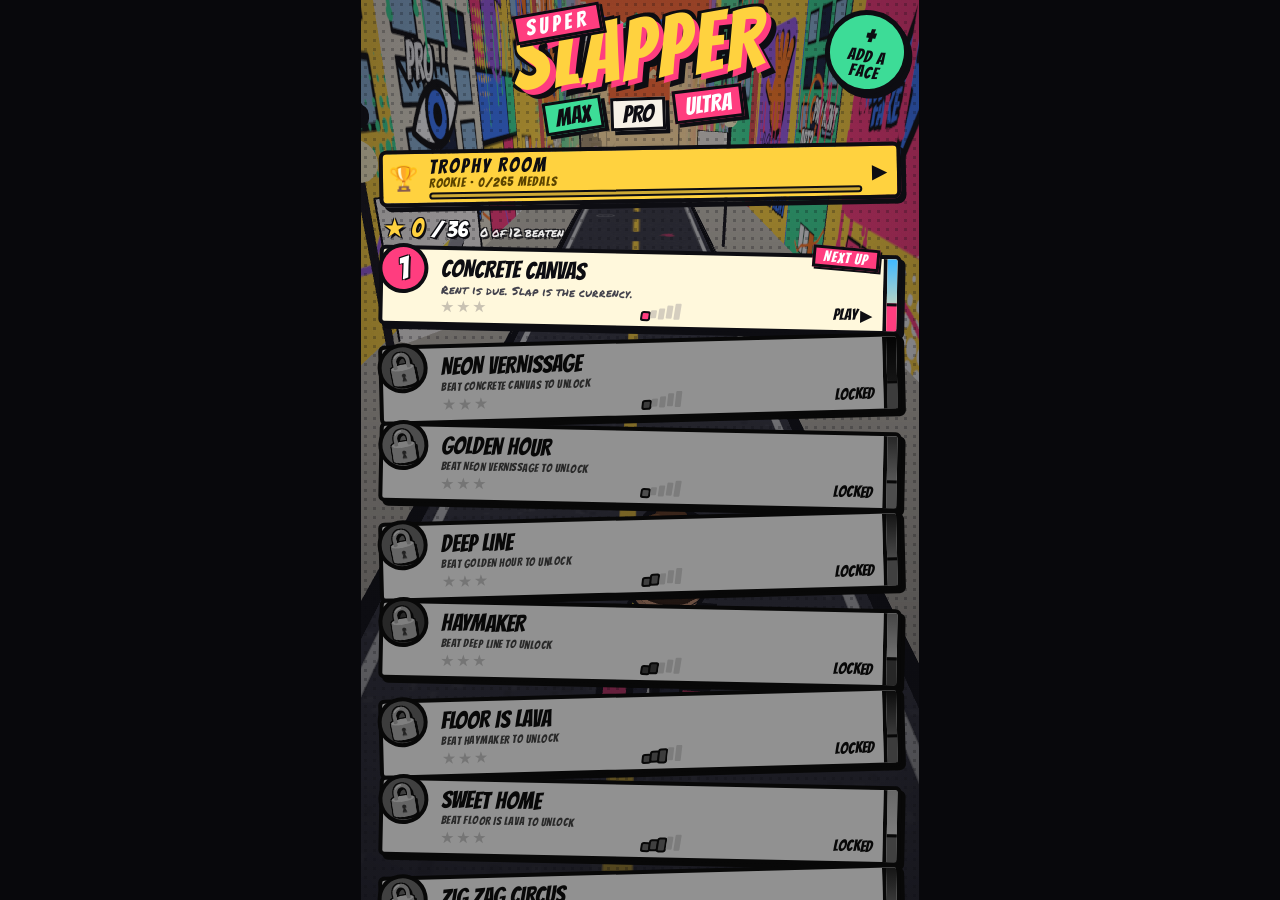
==== commit 5e94b038: "Super Slapper Max Pro Ultra v0.51.1 (web build)" ====
--- a/index.html
+++ b/index.html
@@ -18,8 +18,8 @@
   <meta property="og:description" content="Slap your way down the street. One thumb, twelve levels, a boss at the end of each." />
   <meta property="og:image" content="icons/icon-512.png" />
   <meta property="og:type" content="website" />
-  <script type="module" crossorigin src="./assets/index-BPJHIYVi.js"></script>
-  <link rel="stylesheet" crossorigin href="./assets/index-DbVSSybS.css">
+  <script type="module" crossorigin src="./assets/index-UpLVI9Vy.js"></script>
+  <link rel="stylesheet" crossorigin href="./assets/index-1iw74Eny.css">
 </head>
 <body>
   <div id="app">
--- a/assets/index-1iw74Eny.css
+++ b/assets/index-1iw74Eny.css
@@ -0,0 +1 @@
+@font-face{font-family:Bangers;font-style:normal;font-display:swap;font-weight:400;src:url(./bangers-vietnamese-400-normal-BbvBhFjQ.woff2)format("woff2"),url(./bangers-vietnamese-400-normal-Ll9rymNv.woff)format("woff");unicode-range:U+102-103,U+110-111,U+128-129,U+168-169,U+1A0-1A1,U+1AF-1B0,U+300-301,U+303-304,U+308-309,U+323,U+329,U+1EA0-1EF9,U+20AB}@font-face{font-family:Bangers;font-style:normal;font-display:swap;font-weight:400;src:url(./bangers-latin-ext-400-normal-7BLmjjiv.woff2)format("woff2"),url(./bangers-latin-ext-400-normal-CzVt_Cgx.woff)format("woff");unicode-range:U+100-2BA,U+2BD-2C5,U+2C7-2CC,U+2CE-2D7,U+2DD-2FF,U+304,U+308,U+329,U+1D00-1DBF,U+1E00-1E9F,U+1EF2-1EFF,U+2020,U+20A0-20AB,U+20AD-20C0,U+2113,U+2C60-2C7F,U+A720-A7FF}@font-face{font-family:Bangers;font-style:normal;font-display:swap;font-weight:400;src:url(./bangers-latin-400-normal-DeHY8Ncq.woff2)format("woff2"),url(./bangers-latin-400-normal-BAEm-Pv0.woff)format("woff");unicode-range:U+??,U+131,U+152-153,U+2BB-2BC,U+2C6,U+2DA,U+2DC,U+304,U+308,U+329,U+2000-206F,U+20AC,U+2122,U+2191,U+2193,U+2212,U+2215,U+FEFF,U+FFFD}@font-face{font-family:Permanent Marker;font-style:normal;font-display:swap;font-weight:400;src:url(./permanent-marker-latin-400-normal-BF23djCy.woff2)format("woff2"),url(./permanent-marker-latin-400-normal-BnZj5c41.woff)format("woff");unicode-range:U+??,U+131,U+152-153,U+2BB-2BC,U+2C6,U+2DA,U+2DC,U+304,U+308,U+329,U+2000-206F,U+20AC,U+2122,U+2191,U+2193,U+2212,U+2215,U+FEFF,U+FFFD}:root{--ink:#0d0d12;--pink:#ff3d7f;--yellow:#ffd23f;--mint:#3ddc97;--blue:#3d7bff;--paper:#f7f2e7}*{box-sizing:border-box;-webkit-tap-highlight-color:transparent;-webkit-user-select:none;user-select:none}html,body{overscroll-behavior:none;touch-action:none;color:#fff;background:#08080c;height:100%;margin:0;font-family:Bangers,Impact,sans-serif;overflow:hidden}body.portal #bFaces{display:none}#app{--k:1;zoom:var(--k);width:min(calc(100vw / var(--k)), calc(100dvh / var(--k) * .62));height:calc(100dvh / var(--k));background:#111;margin:auto;position:fixed;top:0;bottom:0;left:0;right:0;overflow:hidden}canvas#c{touch-action:none;width:100%;height:100%;display:block;position:absolute;top:0;bottom:0;left:0;right:0}.hidden{display:none!important}#loading{background:var(--ink);letter-spacing:3px;color:var(--yellow);z-index:50;place-items:center;font-size:42px;display:grid;position:absolute;top:0;bottom:0;left:0;right:0}.ink{text-shadow:3px 3px 0 var(--ink), -2px -2px 0 var(--ink), 2px -2px 0 var(--ink), -2px 2px 0 var(--ink), 0 4px 0 var(--ink)}button{cursor:pointer;font-family:inherit}#hud{pointer-events:none;padding:calc(env(safe-area-inset-top,0px) + 10px) 12px 12px;position:absolute;top:0;bottom:0;left:0;right:0}#topbar{justify-content:space-between;align-items:center;gap:8px;display:flex}#hearts{gap:3px;min-width:120px;font-size:26px;display:flex}#hearts span{color:#f24;text-shadow:2px 2px 0 var(--ink), -1px -1px 0 var(--ink), 1px -1px 0 var(--ink), -1px 1px 0 var(--ink);transition:transform .15s}#hearts span.off{color:#3a3a44;transform:scale(.8)}#score{letter-spacing:2px;color:var(--yellow);text-shadow:3px 3px 0 var(--ink), -2px -2px 0 var(--ink), 2px -2px 0 var(--ink), -2px 2px 0 var(--ink);font-size:38px}#pauseBtn{pointer-events:auto;border:4px solid var(--ink);background:var(--paper);width:44px;height:44px;color:var(--ink);box-shadow:3px 3px 0 var(--ink);border-radius:10px;font-size:22px;transform:rotate(3deg)}#progress{border:3px solid var(--ink);background:#0d0d12b3;border-radius:8px;height:14px;margin-top:8px;position:relative}#progressFill{background:repeating-linear-gradient(-45deg, var(--pink) 0 10px, var(--yellow) 10px 20px);border-radius:4px;width:0;height:100%}#progressEnd{color:#fff;text-shadow:2px 2px 0 var(--ink);font-size:22px;position:absolute;top:-10px;right:-4px}#power{border:3px solid var(--ink);background:#0d0d12b3;border-radius:6px;width:62%;height:20px;margin:8px auto 0;position:relative;overflow:hidden;transform:rotate(-1.5deg)}#powerFill{background:var(--yellow);height:100%}#power.frenzy #powerFill{background:var(--pink)}#power.double #powerFill{background:#00d8ff}#banner.double{color:#7df3ff;font-size:62px}#powerLabel{text-align:center;color:var(--ink);letter-spacing:1px;font-size:15px;line-height:15px;position:absolute;top:0;bottom:0;left:0;right:0}#combo{text-align:center;position:absolute;top:24%;right:10px;transform:rotate(6deg)}#comboNum{color:#fff;text-shadow:4px 4px 0 var(--pink), -2px -2px 0 var(--ink), 2px -2px 0 var(--ink), -2px 2px 0 var(--ink), 6px 6px 0 var(--ink);font-size:64px;line-height:.9}#comboLabel{color:var(--yellow);text-shadow:2px 2px 0 var(--ink), -1px -1px 0 var(--ink);letter-spacing:2px;font-size:20px}#comboBar{background:var(--ink);border-radius:4px;height:7px;margin:2px 0;overflow:hidden}#comboFill{background:var(--mint);height:100%}#mult{background:var(--yellow);color:var(--ink);border:3px solid var(--ink);box-shadow:3px 3px 0 var(--ink);padding:0 8px;font-size:26px;display:inline-block;transform:rotate(-8deg)}#combo.pulse{animation:.25s pulse}@keyframes pulse{to{transform:scale(1.12)}}#bossbar{left:12px;right:12px;top:calc(env(safe-area-inset-top,0px) + 92px);position:absolute}#bossName{color:#fff;letter-spacing:2px;text-shadow:3px 3px 0 #c0102a, -2px -2px 0 var(--ink), 2px -2px 0 var(--ink), -2px 2px 0 var(--ink);font-size:26px;transform:rotate(-2deg)}#bossbar .bar{border:4px solid var(--ink);height:20px;box-shadow:4px 4px 0 var(--ink);background:#2a0810;border-radius:4px}#bossFill{background:linear-gradient(#ff5066,#c0102a);width:100%;height:100%;transition:width .12s}#banner{text-align:center;pointer-events:none;opacity:0;font-size:76px;line-height:.95;position:absolute;top:34%;left:0;right:0}#banner.show{animation:1.5s both banner}#banner.frenzy{color:var(--pink)}#banner.glove{color:var(--yellow);font-size:50px}#banner.ko{color:#fff;font-size:130px}#banner.boss{color:#f24;font-size:64px}#banner{text-shadow:5px 5px 0 var(--ink), -3px -3px 0 var(--ink), 3px -3px 0 var(--ink), -3px 3px 0 var(--ink), 9px 9px 0 #00000080}@keyframes banner{0%{opacity:0;transform:scale(3)rotate(-14deg)}14%{opacity:1;transform:scale(1)rotate(-6deg)}80%{opacity:1;transform:scale(1.05)rotate(-6deg)}to{opacity:0;transform:scale(.7)rotate(-6deg)translateY(-30px)}}#hint{text-align:center;text-shadow:3px 3px 0 var(--ink), -2px -2px 0 var(--ink), 2px -2px 0 var(--ink), -2px 2px 0 var(--ink);font-size:30px;position:absolute;bottom:13%;left:0;right:0}#hint small{color:var(--yellow);font-size:18px}#hint .thumb{font-size:50px;animation:1.2s ease-in-out infinite swipe}@keyframes swipe{0%,to{transform:translateY(-6px)}50%{transform:translateY(-58px)}}#fxlayer{pointer-events:none;position:absolute;top:0;bottom:0;left:0;right:0;overflow:hidden}.pop{white-space:nowrap;animation:.7s cubic-bezier(.2,1.4,.4,1) both pop;position:absolute;transform:translate(-50%,-50%)}.pop.word{color:var(--yellow);text-shadow:3px 3px 0 var(--pink), -2px -2px 0 var(--ink), 2px -2px 0 var(--ink), -2px 2px 0 var(--ink), 5px 5px 0 var(--ink);font-size:46px}.pop.pts{color:#fff;text-shadow:2px 2px 0 var(--ink), -2px -2px 0 var(--ink), 2px -2px 0 var(--ink), -2px 2px 0 var(--ink);font-size:28px;animation-duration:.9s}.pop.hurt{color:#f24;text-shadow:3px 3px 0 #fff, 5px 5px 0 var(--ink)}.pop.heal{color:var(--mint)}.pop.crowd{color:#fff;text-shadow:2px 2px 0 var(--blue), -2px -2px 0 var(--ink), 2px -2px 0 var(--ink), -2px 2px 0 var(--ink), 3px 3px 0 var(--ink);font-size:22px;animation-duration:1.4s}.pop.crowd.boo{color:#ff9ecb;text-shadow:2px 2px 0 #c8102e, -2px -2px 0 var(--ink), 2px -2px 0 var(--ink), -2px 2px 0 var(--ink), 3px 3px 0 var(--ink)}@keyframes pop{0%{opacity:0;transform:translate(-50%, -50%) scale(.2) rotate(var(--rot))}25%{opacity:1;transform:translate(-50%, -80%) scale(1.25) rotate(var(--rot))}70%{opacity:1;transform:translate(-50%, -120%) scale(1) rotate(var(--rot))}to{opacity:0;transform:translate(-50%, -190%) scale(.8) rotate(var(--rot))}}#splat{pointer-events:none;opacity:0;--c:#ff3d7f;background:radial-gradient(circle at 30% 34%, var(--c) 0 13%, transparent 13.5%), radial-gradient(circle at 44% 27%, var(--c) 0 7%, transparent 7.5%), radial-gradient(circle at 68% 48%, var(--c) 0 16%, transparent 16.5%), radial-gradient(circle at 57% 63%, var(--c) 0 6%, transparent 6.5%), radial-gradient(circle at 22% 58%, var(--c) 0 8%, transparent 8.5%), radial-gradient(circle at 80% 30%, var(--c) 0 5%, transparent 5.5%);position:absolute;top:0;bottom:0;left:0;right:0}#splat.on{animation:1.5s ease-in both splat}@keyframes splat{0%{opacity:.7;transform:scale(.6)}8%{transform:scale(1)}45%{opacity:.55;transform:translateY(0)}to{opacity:0;transform:translateY(9%)}}#stick{pointer-events:none;opacity:0;width:0;height:0;transition:opacity .15s;position:absolute;top:0;left:0}#stick.on{opacity:.75}#stick i{border:4px solid var(--ink);background:#f7f2e738;border-radius:50%;width:82px;height:82px;position:absolute;top:-41px;left:-41px;box-shadow:0 0 0 2px #ffffff80}#stick i:before,#stick i:after{content:"";border:9px solid #0000;margin-left:-9px;position:absolute;left:50%}#stick i:before{border-bottom-color:var(--yellow);top:-30px}#stick i:after{border-top-color:var(--yellow);bottom:-30px}#stick b{background:var(--pink);border:4px solid var(--ink);border-radius:50%;width:46px;height:46px;position:absolute;top:0;left:0;transform:translate(-50%,-50%)}#impact{pointer-events:none;opacity:0;--x:50%;--y:45%;position:absolute;top:0;bottom:0;left:0;right:0}#impact:before,#impact:after{content:"";position:absolute;top:0;bottom:0;left:0;right:0}#impact:before{background:#fff}#impact:after{background:repeating-conic-gradient(from 3deg at var(--x) var(--y), #0d0d12 0 2.2deg, transparent 2.2deg 7deg, #0d0d12 7deg 8deg, transparent 8deg 15deg);-webkit-mask-image:radial-gradient(circle at var(--x) var(--y), transparent 16%, #000 46%);-webkit-mask-image:radial-gradient(circle at var(--x) var(--y), transparent 16%, #000 46%);mask-image:radial-gradient(circle at var(--x) var(--y), transparent 16%, #000 46%)}#impact.on{animation:.55s linear both impactAll}#impact.on:before{animation:.55s linear both impactFlash}@keyframes impactAll{0%{opacity:1}55%{opacity:1}to{opacity:0}}@keyframes impactFlash{0%{opacity:1}14%{opacity:.9}30%{opacity:0}to{opacity:0}}#banner.finisher{color:#fff;text-shadow:5px 5px 0 var(--pink), -3px -3px 0 var(--ink), 3px -3px 0 var(--ink), -3px 3px 0 var(--ink), 10px 10px 0 var(--ink);font-size:72px}#focus{pointer-events:none;opacity:0;background:radial-gradient(at 50% 56%,#0000 32%,#080414b8 100%);transition:opacity .28s;position:absolute;top:0;bottom:0;left:0;right:0}#focus.on{opacity:1;transition-duration:80ms}#vignette{pointer-events:none;opacity:0;background:radial-gradient(#0000 45%,#ff1432bf 100%);position:absolute;top:0;bottom:0;left:0;right:0}#vignette.hit{animation:.5s vig}@keyframes vig{0%{opacity:1}to{opacity:0}}#speedlines{pointer-events:none;opacity:0;background:repeating-conic-gradient(at 50% 62%,#0000 0deg 7deg,#ffffff38 7deg 8deg);transition:opacity .25s;position:absolute;top:-20%;bottom:-20%;left:-20%;right:-20%;-webkit-mask-image:radial-gradient(circle at 50% 62%,#0000 34%,#000 75%);mask-image:radial-gradient(circle at 50% 62%,#0000 34%,#000 75%)}#speedlines.on{opacity:1;animation:1.2s linear infinite spin}@keyframes spin{to{transform:rotate(8deg)}}.screen{padding:calc(env(safe-area-inset-top,0px) + 28px) 18px 18px;background:radial-gradient(#0d0d1240 1.5px,#0000 1.6px) 0 0/9px 9px,linear-gradient(#0d0d1259,#0d0d12b8);flex-direction:column;align-items:center;display:flex;position:absolute;top:0;bottom:0;left:0;right:0;overflow-y:auto}.title{text-align:center;margin-top:3dvh;position:relative;transform:rotate(-5deg)}.t0{z-index:1;color:#fff;background:var(--pink);border:4px solid var(--ink);box-shadow:4px 4px 0 var(--ink);letter-spacing:4px;padding:2px 12px 0;font-size:min(8vw,36px);line-height:1;position:absolute;top:-.55em;left:2%;transform:rotate(-5deg)}.t1{color:var(--yellow);letter-spacing:3px;text-shadow:5px 5px 0 var(--pink), -3px -3px 0 var(--ink), 3px -3px 0 var(--ink), -3px 3px 0 var(--ink), 10px 10px 0 var(--ink);font-size:min(27vw,16dvh,122px);line-height:.85}.t2{justify-content:center;gap:8px;margin-top:12px;display:flex}.t2 span{border:4px solid var(--ink);color:var(--ink);box-shadow:4px 4px 0 var(--ink);padding:2px 12px;font-size:min(8.5vw,38px)}.t2 span:first-child{background:var(--mint);transform:rotate(-4deg)}.t2 span:nth-child(2){background:var(--paper);transform:rotate(3deg)translateY(4px)}.t2 span:nth-child(3){background:var(--pink);color:#fff;transform:rotate(-2deg)}#levels{flex-direction:column;gap:14px;width:100%;margin-top:6dvh;display:flex}.level{text-align:left;border:5px solid var(--ink);background:var(--paper);width:100%;color:var(--ink);box-shadow:6px 6px 0 var(--ink);border-radius:6px;padding:12px 14px 12px 74px;font-size:30px;line-height:1;display:block;position:relative}.level:nth-child(odd){transform:rotate(-1.5deg)}.level:nth-child(2n){transform:rotate(1.2deg)}.level:active{box-shadow:2px 2px 0 var(--ink);transform:translate(4px,4px)}.level .num{color:#fff;background:var(--pink);border:5px solid var(--ink);width:66px;height:66px;text-shadow:2px 2px 0 var(--ink);border-radius:50%;place-items:center;font-size:44px;display:grid;position:absolute;top:-8px;left:-6px;transform:rotate(-10deg)}.level:nth-child(2n) .num{background:var(--blue)}.level small{color:#44434d;margin-top:5px;font-family:Permanent Marker,cursive;font-size:14px;display:block}.level .meta{justify-content:space-between;margin-top:6px;font-size:20px;display:flex}.level .stars{color:#c9c2b2;letter-spacing:2px}.level .stars b{color:#ff9f1c;font-weight:400}.level.locked{filter:grayscale()brightness(.6)}.toggles{gap:10px;margin-top:auto;padding-top:18px;display:flex}.chip{border:4px solid var(--ink);background:var(--yellow);color:var(--ink);box-shadow:3px 3px 0 var(--ink);border-radius:20px;padding:6px 12px;font-size:18px}.chip.off{color:#c8c8d0;background:#5b5b66}#version{opacity:.7;margin-top:10px;padding:6px 20px;font-family:Permanent Marker,cursive;font-size:12px}.panel{background:var(--paper);width:100%;color:var(--ink);border:6px solid var(--ink);box-shadow:9px 9px 0 var(--ink);text-align:center;flex-direction:column;gap:12px;margin:auto;padding:22px 18px;animation:.35s cubic-bezier(.2,1.5,.4,1) drop;display:flex;transform:rotate(-1.5deg)}@keyframes drop{0%{opacity:0;transform:rotate(8deg)scale(.5)}}.panel h2{color:var(--pink);text-shadow:3px 3px 0 var(--ink);letter-spacing:2px;margin:0;font-size:62px;font-weight:400;line-height:1}.panel h2.lose{color:#5b5b66}#rStars{color:#c9c2b2;font-size:62px;line-height:1}#rStars b{color:#ff9f1c;text-shadow:3px 3px 0 var(--ink);font-weight:400;animation:.4s cubic-bezier(.2,1.8,.4,1) both starIn;display:inline-block}#rStars b:nth-child(2){animation-delay:.25s}#rStars b:nth-child(3){animation-delay:.5s}@keyframes starIn{0%{transform:scale(0)rotate(-180deg)}}#rScore{font-size:54px;line-height:1}#rStats{color:#44434d;font-family:Permanent Marker,cursive;font-size:15px;line-height:1.6}.btn{border:5px solid var(--ink);background:var(--pink);color:#fff;box-shadow:5px 5px 0 var(--ink);text-shadow:2px 2px 0 var(--ink);letter-spacing:2px;border-radius:6px;padding:8px;font-size:34px}.btn.alt{background:var(--paper);color:var(--ink);text-shadow:none;font-size:26px}.btn:active{box-shadow:2px 2px 0 var(--ink);transform:translate(3px,3px)}.lil-gui.root{z-index:99;--width:270px;max-height:100%;font-family:system-ui,-apple-system,BlinkMacSystemFont,Segoe UI,Roboto,Noto Sans,Ubuntu,Cantarell,Helvetica Neue,sans-serif;position:absolute;top:0;right:0}.bubble{pointer-events:none;--s:1;--rot:0deg;width:0;height:0;position:absolute}.bubble .bw{transform:translateX(-50%) scale(var(--s)) rotate(var(--rot));transform-origin:50% 100%;position:absolute;bottom:12px;left:0}.bubble .b{width:max-content;max-width:190px;color:var(--ink);border:4px solid var(--ink);box-shadow:4px 4px 0 var(--ink);letter-spacing:.5px;text-align:center;transform-origin:50% 100%;background:#fff;border-radius:16px;padding:5px 12px 3px;font-size:22px;line-height:1.05;animation:.2s cubic-bezier(.2,1.7,.4,1) both bubbleIn;position:relative}.bubble .b:before,.bubble .b:after{content:"";border:solid #0000;position:absolute;left:50%}.bubble .b:before{border-width:13px 11px 0;border-top-color:var(--ink);margin-left:-11px;bottom:-17px}.bubble .b:after{border-width:9px 7px 0;border-top-color:#fff;margin-left:-7px;bottom:-9px}.bubble .b i{visibility:hidden;font-style:normal}.bubble.out .b{animation:.18s ease-in both bubbleOut}.bubble.shout .b{background:var(--yellow);font-size:26px}.bubble.shout .b:after{border-top-color:var(--yellow)}.bubble.laugh .b{background:var(--mint);font-size:20px}.bubble.laugh .b:after{border-top-color:var(--mint)}.bubble.fear .b{background:#cfe8ff;font-size:19px;animation:.2s both bubbleIn,90ms linear .2s infinite tremble}.bubble.fear .b:after{border-top-color:#cfe8ff}.bubble.mime .b{color:#55545e;box-shadow:none;border-style:dashed;font-family:Permanent Marker,cursive;font-size:15px}.bubble.chant .b{background:var(--pink);color:#fff;text-shadow:2px 2px 0 var(--ink);padding:2px 12px 0;font-size:34px;animation:.12s cubic-bezier(.2,2,.4,1) both bubbleIn}.bubble.chant .b:after{border-top-color:var(--pink)}@keyframes bubbleIn{0%{transform:scale(0)rotate(-12deg)}to{transform:scale(1)}}@keyframes bubbleOut{to{opacity:0;transform:scale(0)}}@keyframes tremble{0%{translate:-1.5px}50%{translate:1.5px}to{translate:-1.5px}}#frenzyBtn{right:12px;bottom:calc(env(safe-area-inset-bottom,0px) + 22px);border:5px solid var(--ink);pointer-events:auto;color:#fff;--p:0;background:conic-gradient(var(--pink) calc(var(--p) * 360deg), #0d0d12b8 0);width:96px;height:96px;box-shadow:4px 4px 0 var(--ink);touch-action:none;border-radius:50%;padding:0;position:absolute;transform:rotate(-6deg)}#frenzyBtn i{border:3px solid var(--ink);background:#23232c;border-radius:50%;position:absolute;top:9px;bottom:9px;left:9px;right:9px}#frenzyBtn b,#frenzyBtn span{text-align:center;text-shadow:2px 2px 0 var(--ink);font-weight:400;position:absolute;left:0;right:0}#frenzyBtn b{letter-spacing:1px;color:#8d8d99;font-size:17px;top:26px}#frenzyBtn span{color:#c8c8d0;font-size:22px;top:46px}#frenzyBtn.ready{background:conic-gradient(var(--yellow), var(--pink), var(--mint), var(--yellow));animation:.45s ease-in-out infinite alternate fready}#frenzyBtn.ready i{background:var(--pink)}#frenzyBtn.ready b{color:#fff}#frenzyBtn.ready span{color:var(--yellow);font-size:28px;top:44px}#frenzyBtn.active{opacity:.45}#frenzyBtn.active span{color:var(--mint)}#frenzyBtn.nope{animation:.3s fnope}@keyframes fready{0%{transform:rotate(-6deg)scale(1)}to{transform:rotate(4deg)scale(1.16)}}@keyframes fnope{0%,to{transform:rotate(-6deg)translate(0)}25%{transform:rotate(-6deg)translate(-7px)}75%{transform:rotate(-6deg)translate(7px)}}#mash{pointer-events:none;flex-direction:column;align-items:center;gap:8px;display:flex;position:absolute;top:30%;left:0;right:0}#mash .mtitle{color:#fff;text-shadow:5px 5px 0 var(--pink), -3px -3px 0 var(--ink), 3px -3px 0 var(--ink), -3px 3px 0 var(--ink), 9px 9px 0 var(--ink);font-size:78px;line-height:.9;animation:80ms linear infinite mshake;transform:rotate(-5deg)}#mash .mtitle.slam{animation:.3s cubic-bezier(.2,1.8,.4,1) mslam,80ms linear .3s infinite mshake}#mash .mring{--p:0;--c:#fff;border:6px solid var(--ink);width:150px;height:150px;box-shadow:5px 5px 0 var(--ink);background:conic-gradient(var(--c) calc(var(--p) * 360deg), #0d0d12cc 0);border-radius:50%;place-items:center;display:grid}#mash .mring.hit{animation:.12s mhit}#mash .mcount{background:var(--paper);border:5px solid var(--ink);width:104px;height:104px;color:var(--ink);border-radius:50%;place-items:center;font-size:62px;display:grid}#mash .mtiers{gap:8px;display:flex}#mash .mtiers span{border:4px solid var(--ink);color:#c8c8d0;box-shadow:3px 3px 0 var(--ink);background:#5b5b66;padding:1px 10px 0;font-size:24px;transform:rotate(-3deg)}#mash .mtiers span:nth-child(2){transform:rotate(2deg)}#mash .mtiers span small{opacity:.8;margin-left:5px;font-size:13px}#mash .mtiers span.on{background:var(--c);color:var(--ink);transform:rotate(-3deg)scale(1.18)}#mash .mtime{border:3px solid var(--ink);background:#0d0d12bf;border-radius:6px;width:56%;height:12px;overflow:hidden}#mash .mtime i{background:var(--yellow);width:100%;height:100%;display:block}#mash .msub{color:var(--yellow);text-shadow:2px 2px 0 var(--ink), -1px -1px 0 var(--ink);letter-spacing:1px;font-size:20px}@keyframes mshake{0%{translate:-2px 1px}50%{translate:2px -1px}to{translate:-2px 1px}}@keyframes mslam{0%{transform:rotate(-5deg)scale(2.6)}to{transform:rotate(-5deg)scale(1)}}@keyframes mhit{0%{transform:scale(1.18)}to{transform:scale(1)}}#banner.tier0{color:var(--mint)}#banner.tier1{color:var(--yellow)}#banner.tier2{color:var(--pink);font-size:64px}#cine{z-index:20;touch-action:none;position:absolute;top:0;bottom:0;left:0;right:0}#cine.out{opacity:0;pointer-events:none;transition:opacity .25s}#cine .bar{background:var(--ink);height:9%;transition:transform .28s ease-out;position:absolute;left:0;right:0}#cine .bar.top{top:0;transform:translateY(-100%)}#cine .bar.bot{bottom:0;transform:translateY(100%)}#cine.in .bar{transform:none}#cine .dlg{background:var(--paper);min-height:108px;color:var(--ink);border:5px solid var(--ink);box-shadow:6px 6px 0 var(--ink);border-radius:10px;padding:24px 16px 16px;position:absolute;bottom:calc(9% + 16px);left:12px;right:12px;transform:rotate(-1deg)}#cine .who{border:4px solid var(--ink);letter-spacing:1px;color:var(--ink);box-shadow:3px 3px 0 var(--ink);padding:2px 12px 0;font-size:22px;position:absolute;top:-21px;right:14px;transform:rotate(3deg)}#cine .dlg.left .who{left:14px;right:auto;transform:rotate(-3deg)}#cine .txt{letter-spacing:.5px;font-size:25px;line-height:1.12}#cine .txt i{visibility:hidden;font-style:normal}#cine .next{opacity:0;font-size:18px;position:absolute;bottom:5px;right:12px}#cine .dlg.done .next{animation:.7s steps(2,end) infinite cblink}@keyframes cblink{0%{opacity:1}50%{opacity:0}to{opacity:1}}#cine .skip{right:12px;top:calc(env(safe-area-inset-top,0px) + 12px);letter-spacing:1px;background:var(--paper);color:var(--ink);border:4px solid var(--ink);border-radius:18px;padding:4px 14px 2px;font-size:19px;position:absolute}#cine .card{text-align:center;color:var(--yellow);opacity:0;pointer-events:none;text-shadow:5px 5px 0 var(--pink), -3px -3px 0 var(--ink), 3px -3px 0 var(--ink), -3px 3px 0 var(--ink), 10px 10px 0 var(--ink);font-size:92px;line-height:.9;position:absolute;top:34%;left:0;right:0}#cine .card.show{animation:1.4s both banner}#hyper{text-align:center;pointer-events:none;--k:0;position:absolute;transform:translate(-50%,-100%)}#hyper b{font-weight:400;font-size:calc(54px + var(--k) * 46px);color:color-mix(in srgb, var(--yellow), var(--pink) calc(var(--k) * 100%));text-shadow:4px 4px 0 var(--ink), -3px -3px 0 var(--ink), 3px -3px 0 var(--ink), -3px 3px 0 var(--ink), 7px 7px 0 var(--ink);line-height:.85;display:block}#hyper span{letter-spacing:2px;color:#fff;text-shadow:2px 2px 0 var(--ink), -2px -2px 0 var(--ink), 2px -2px 0 var(--ink), -2px 2px 0 var(--ink);font-size:20px}#hyper.tick b{animation:.11s ease-out hpop}#hyper.full span{color:var(--pink);white-space:nowrap;font-size:30px}#hyper.done b{animation:.6s cubic-bezier(.2,1.8,.4,1) both hdone}@keyframes hpop{0%{transform:scale(1.5)rotate(-8deg)}to{transform:scale(1)rotate(0)}}@keyframes hdone{0%{transform:scale(2.2)rotate(-12deg)}60%{opacity:1;transform:scale(1.15)rotate(4deg)}to{opacity:0;transform:scale(1.3)rotate(4deg)}}#banner.up{font-size:44px;top:15%}.sticker{right:10px;top:calc(env(safe-area-inset-top,0px) + 10px);border:5px solid var(--ink);background:var(--mint);width:84px;height:84px;color:var(--ink);box-shadow:4px 4px 0 var(--ink);z-index:2;border-radius:50%;place-items:center;padding:0;animation:2.6s ease-in-out infinite sticker;display:grid;position:absolute;overflow:hidden;transform:rotate(9deg)}.sticker i{font-size:34px;font-style:normal;line-height:1;position:absolute;top:2px}.sticker span{letter-spacing:1px;margin-top:24px;font-size:17px;line-height:.95}.sticker.has{background:var(--paper)}.sticker.has canvas{width:100%;height:100%;position:absolute;top:0;bottom:0;left:0;right:0}.sticker.has span{background:var(--pink);color:#fff;border-top:3px solid var(--ink);white-space:nowrap;margin:0;padding:2px 0 5px;font-size:14px;position:absolute;bottom:0;left:0;right:0;overflow:hidden}.sticker:active{transform:rotate(9deg)scale(.94)}@keyframes sticker{0%,86%,to{rotate:0deg}90%{rotate:-9deg}94%{rotate:7deg}97%{rotate:-3deg}}#faces{padding-top:calc(env(safe-area-inset-top,0px) + 16px);background:0 0;gap:10px;overflow:hidden}#faces>*{z-index:2;position:relative}#fBooth{aspect-ratio:1;border:6px solid var(--ink);width:min(68vw,34dvh,280px);box-shadow:0 0 0 5px var(--paper), 0 0 0 10px var(--ink), 0 0 0 2000px #0d0d12db;border-radius:10px;flex:none;order:2;overflow:visible;transform:rotate(-2deg);z-index:1!important}.ftitle{color:var(--yellow);letter-spacing:2px;text-shadow:4px 4px 0 var(--pink), -2px -2px 0 var(--ink), 2px -2px 0 var(--ink), -2px 2px 0 var(--ink), 7px 7px 0 var(--ink);order:1;margin:0 0 8px 46px;font-size:min(10.5vw,44px);font-weight:400;line-height:1;transform:rotate(-3deg)}#fClose{left:12px;top:calc(env(safe-area-inset-top,0px) + 12px);border:4px solid var(--ink);background:var(--paper);width:44px;height:44px;color:var(--ink);box-shadow:3px 3px 0 var(--ink);border-radius:10px;font-size:22px;z-index:3!important;position:absolute!important}#fPhoto{object-fit:cover;border-radius:4px;width:100%;height:100%;display:none;position:absolute;top:0;bottom:0;left:0;right:0}#faces[data-state=checking] #fPhoto,#faces[data-state=rejected] #fPhoto,#faces[data-state=ask] #fPhoto{display:block}#faces[data-state=rejected] #fPhoto{filter:grayscale(.8)brightness(.6)}#fBooth .guide{background:repeating-linear-gradient(45deg,#2b2b36 0 14px,#32323f 14px 28px);border-radius:4px;place-items:center;display:none;position:absolute;top:0;bottom:0;left:0;right:0}#faces[data-state=empty] .guide{display:grid}.guide i{border:5px dashed var(--yellow);border-radius:50% 50% 46% 46%/44% 44% 56% 56%;width:46%;height:60%;margin-top:-12%}.guide span{text-align:center;letter-spacing:.5px;white-space:nowrap;color:var(--yellow);text-shadow:2px 2px 0 var(--ink);font-size:min(3.4vw,14px);position:absolute;bottom:8px;left:0;right:0}#fBooth .scan{background:linear-gradient(#0000,#3ddc978c 80%,#fff);height:26%;display:none;position:absolute;top:-26%;left:0;right:0}#faces[data-state=checking] .scan{animation:1.1s linear infinite scan;display:block}#faces[data-state=checking] #fBooth{overflow:hidden}@keyframes scan{to{top:100%}}#fStamp{letter-spacing:2px;color:#fff;border:5px solid var(--ink);box-shadow:4px 4px 0 var(--ink);background:#e3122d;padding:2px 12px;font-size:34px;position:absolute;top:-16px;right:-14px;transform:rotate(12deg)}#fStamp:empty{display:none}#faces[data-state=ask] #fStamp{background:var(--mint);color:var(--ink)}.taphint{text-align:center;letter-spacing:1px;color:#fff;text-shadow:2px 2px 0 var(--ink), -1px -1px 0 var(--ink);pointer-events:none;font-size:15px;display:none;position:absolute;bottom:6px;left:0;right:0}#faces[data-state=ready] .taphint,#faces[data-state=saved] .taphint{animation:1.2s ease-in-out infinite ftap;display:block}@keyframes ftap{50%{opacity:.35}}#faces[data-state=ready] #fBooth,#faces[data-state=saved] #fBooth{cursor:pointer}.fmsg{text-align:center;order:3;max-width:340px;margin-top:14px}.fmsg b{color:#fff;letter-spacing:1px;text-shadow:3px 3px 0 var(--ink), -2px -2px 0 var(--ink), 2px -2px 0 var(--ink), -2px 2px 0 var(--ink);font-size:min(8vw,32px);font-weight:400;line-height:1;display:block}.fmsg p{color:#f1ecdf;margin:8px 0 0;font-family:Permanent Marker,cursive;font-size:15px;line-height:1.3}#faces[data-state=rejected] .fmsg b{color:#ff6b8b}#fNameRow{order:4}#fName{letter-spacing:2px;text-align:center;width:220px;color:var(--ink);background:var(--paper);border:5px solid var(--ink);box-shadow:4px 4px 0 var(--ink);-webkit-user-select:text;user-select:text;border-radius:6px;outline:none;padding:6px 10px;font-family:inherit;font-size:28px}#fName::placeholder{color:#a9a294}#fGender{flex-wrap:wrap;order:5;justify-content:center;gap:8px;display:flex}#fGender .chip{font-size:17px}#faces[data-state=ask] #fGender .chip{background:var(--mint);padding:9px 14px;font-size:22px}#fActions{flex-direction:column;order:6;gap:10px;width:100%;max-width:340px;margin-top:4px;display:flex}#fActions .btn{font-size:28px}#fActions .btn.alt{font-size:22px}.fine{text-align:center;opacity:.75;order:7;margin:auto 0 0;font-family:Permanent Marker,cursive;font-size:11.5px;line-height:1.35}#stacks{justify-content:center;gap:6px;min-height:0;margin-top:7px;display:flex}#stacks span{letter-spacing:1px;border:3px solid var(--ink);color:var(--ink);box-shadow:2px 2px 0 var(--ink);white-space:nowrap;border-radius:12px;padding:1px 8px 2px;font-size:14px;transform:rotate(-2deg)}#stacks span:nth-child(2n){transform:rotate(2deg)}#stacks .g{background:var(--yellow)}#stacks .d{background:#00d8ff}#stacks .s{background:#ff7b25}#stacks .h{background:#b388ff}#stacks b{background:var(--ink);color:#fff;border-radius:8px;margin-left:5px;padding:0 5px;font-weight:400}#stacks .many{animation:.3s cubic-bezier(.2,1.8,.4,1) stackpop}@keyframes stackpop{0%{scale:1.5}to{scale:1}}#power.back #powerFill,#stacks .b{background:var(--mint)}#banner.back{color:#7dffc0;font-size:60px}#speedlines.whip{opacity:1;animation:.5s linear infinite spin}#flash{opacity:0;pointer-events:none;background:#fff;position:absolute;top:0;bottom:0;left:0;right:0}#flash.on{animation:.38s ease-out flash}@keyframes flash{0%{opacity:.95}to{opacity:0}}#turn{pointer-events:none;position:absolute;top:0;bottom:0;left:0;right:0}#turn .th{text-align:center;letter-spacing:2px;color:var(--yellow);text-shadow:3px 3px 0 var(--ink), -2px -2px 0 var(--ink), 2px -2px 0 var(--ink), -2px 2px 0 var(--ink), 6px 6px 0 var(--ink);font-size:min(9vw,36px);animation:.5s ease-in-out infinite alternate turnhead;position:absolute;top:17%;left:0;right:0}#turn>div{border:5px solid var(--ink);background:var(--yellow);width:45%;color:var(--ink);box-shadow:5px 5px 0 var(--ink);text-align:center;opacity:.5;filter:saturate(.5);border-radius:14px;flex-direction:column;align-items:center;gap:2px;padding:8px 6px 10px;transition:transform .12s,opacity .12s,filter .12s;display:flex;position:absolute;top:24%}#turn>.tl{transform-origin:0;left:8px;transform:rotate(-3deg)scale(.88)}#turn>.tr{transform-origin:100%;right:8px;transform:rotate(3deg)scale(.88)}#turn>div.loot{background:var(--pink);color:#fff}#turn>div.quiet{background:var(--mint)}#turn>div.on{opacity:1;filter:none;animation:.45s ease-in-out infinite alternate turnpick}#turn>.tl.on{transform:rotate(-3deg)scale(1.06)}#turn>.tr.on{transform:rotate(3deg)scale(1.06)}#turn i{font-size:min(17vw,68px);font-style:normal;line-height:.9}#turn b{letter-spacing:1px;font-size:min(5.6vw,22px);font-weight:400;line-height:1}#turn small{opacity:.85;margin-top:3px;font-family:Permanent Marker,cursive;font-size:11px}#turn em{text-align:center;letter-spacing:1px;color:#fff;text-shadow:3px 3px 0 var(--ink), -2px -2px 0 var(--ink), 2px -2px 0 var(--ink), -2px 2px 0 var(--ink);font-size:min(5.4vw,21px);font-style:normal;line-height:1.15;position:absolute;top:47%;left:0;right:0}#turn u{font-size:34px;text-decoration:none;animation:1.1s ease-in-out infinite turnhand;display:block}@keyframes turnpick{0%{box-shadow:5px 5px 0 var(--ink)}to{box-shadow:5px 5px 0 var(--ink), 0 0 0 6px #fff}}@keyframes turnhead{0%{scale:1}to{scale:1.08}}@keyframes turnhand{0%,to{translate:-52px}50%{translate:52px}}.screen{touch-action:pan-y}#menu.many{padding-top:calc(env(safe-area-inset-top,0px) + 14px)}#menu.many .title{margin-top:0}#menu.many .t0{box-shadow:3px 3px 0 var(--ink);border-width:3px;padding:1px 9px 0;font-size:min(5.5vw,22px)}#menu.many .t1{font-size:min(20vw,10.5dvh,86px)}#menu.many .t2{margin-top:6px}#menu.many .t2 span{border-width:3px;padding:1px 9px;font-size:min(6vw,24px)}#menu.many #levels{gap:9px;margin-top:2.6dvh}#menu.many .level{box-shadow:4px 4px 0 var(--ink);border-width:4px;padding:7px 10px 7px 58px;font-size:24px}#menu.many .level .num{border-width:4px;width:50px;height:50px;font-size:32px;top:-6px;left:-5px}#menu.many .level small{white-space:nowrap;text-overflow:ellipsis;margin-top:3px;font-size:11.5px;overflow:hidden}#menu.many .level .meta{margin-top:3px;font-size:16px}#menu.many .toggles{padding-top:10px}#menu.many .chip{padding:4px 10px;font-size:15px}#menu.many #version{margin-top:4px;padding:3px 20px}#menu.many .level:nth-child(3n) .num{background:var(--mint);color:var(--ink);text-shadow:none}#turn>div{display:none}#turn .th{top:15%}#turn em{font-size:min(4.4vw,17px);top:20.5%}#turn u{vertical-align:-3px;margin-right:6px;font-size:22px;animation:none;display:inline-block}#fRoster{flex-wrap:nowrap;order:2;justify-content:center;gap:8px;margin-top:16px;display:flex}#fRoster .slot{aspect-ratio:1;border:4px solid var(--ink);background:var(--paper);width:min(14vw,56px);box-shadow:3px 3px 0 var(--ink);border-radius:8px;padding:0;position:relative;overflow:hidden;transform:rotate(-2deg)}#fRoster .slot:nth-child(2n){transform:rotate(2deg)}#fRoster .slot canvas{width:100%;height:100%;display:block}#fRoster .slot span{background:var(--ink);color:#fff;white-space:nowrap;font-size:10px;line-height:1.2;position:absolute;bottom:0;left:0;right:0;overflow:hidden}#fRoster .slot.sel{border-color:var(--yellow);box-shadow:0 0 0 3px var(--ink), 3px 3px 0 3px var(--ink);z-index:1;transform:rotate(0)scale(1.12)}#fRoster .slot.off canvas{filter:grayscale()brightness(.6)}#fRoster .slot.add{color:var(--yellow);background:repeating-linear-gradient(45deg,#2b2b36 0 8px,#32323f 8px 16px)}#fRoster .slot.add i{font-size:32px;font-style:normal;line-height:1}#fActions .frow{order:9;gap:10px;display:flex}#fActions .frow .btn{flex:1;padding-left:6px;padding-right:6px;font-size:18px}#toast{left:50%;bottom:calc(env(safe-area-inset-bottom,0px) + 40px);z-index:50;pointer-events:none;opacity:0;letter-spacing:1px;color:#fff;white-space:nowrap;background:#0d0d12;border:3px solid #fff;border-radius:12px;padding:8px 16px;font-family:Bangers,Impact,sans-serif;font-size:20px;position:fixed;transform:translate(-50%,20px)}#toast.on{animation:2s forwards toast}@keyframes toast{0%{opacity:0;transform:translate(-50%,20px)}10%,80%{opacity:1;transform:translate(-50%)}to{opacity:0;transform:translate(-50%)}}#room{z-index:6;pointer-events:none;opacity:0;transform-origin:50% -40px;text-align:center;border:4px solid var(--ink);background:linear-gradient(#b9824c,#9a6537);border-radius:12px;min-width:150px;padding:8px 22px 9px;position:absolute;top:104px;left:50%;transform:translate(-50%,-30px)rotate(-8deg);box-shadow:4px 5px #0d0d128c,inset 0 0 0 3px #ffecc859}#room i{border:3px solid var(--ink);border-bottom:0;border-radius:40px 40px 0 0;height:34px;position:absolute;top:-34px;left:18%;right:18%}#room b{letter-spacing:2px;color:#fff3d6;text-shadow:2px 2px 0 var(--ink), -1px -1px 0 var(--ink), 1px -1px 0 var(--ink), -1px 1px 0 var(--ink);white-space:nowrap;font-size:30px;font-weight:400;display:block}#room small{letter-spacing:1px;color:var(--ink);white-space:nowrap;margin-top:1px;font-size:15px;display:none}#room.noted small{display:block}#room.on{animation:3s forwards roomSign}@keyframes roomSign{0%{opacity:0;transform:translate(-50%,-40px)rotate(-14deg)}12%{opacity:1;transform:translate(-50%)rotate(7deg)}20%{transform:translate(-50%)rotate(-4deg)}28%{transform:translate(-50%)rotate(2deg)}36%,82%{opacity:1;transform:translate(-50%)rotate(0)}to{opacity:0;transform:translate(-50%,-40px)rotate(0)}}#devBtn{right:14px;top:calc(env(safe-area-inset-top,0px) + 96px);pointer-events:auto;z-index:7;letter-spacing:1px;color:#fff;border:3px solid var(--ink);box-shadow:2px 3px 0 var(--ink);background:#6b2fd6;border-radius:9px;padding:4px 10px;font-family:inherit;font-size:17px;position:absolute;transform:rotate(-3deg)}#dev{z-index:40;padding:calc(env(safe-area-inset-top,0px) + 12px) 12px 12px;box-sizing:border-box;touch-action:pan-y;background:#0d0d12db;flex-direction:column;display:flex;position:absolute;top:0;bottom:0;left:0;right:0}#dev.hidden{display:none}#dev .dhead{flex-wrap:wrap;align-items:center;gap:10px;margin-bottom:8px;display:flex}#dev .dhead b{color:#b388ff;text-shadow:2px 2px 0 var(--ink);font-size:30px;font-weight:400}#dev .dhead span{color:#c9c9d4;letter-spacing:1px;flex:1;min-width:140px;font-size:15px}#dev .dclose{background:var(--mint);color:var(--ink);border:3px solid var(--ink);border-radius:10px;padding:6px 14px;font-family:inherit;font-size:20px;box-shadow:2px 3px #000}#dev .dbody{-webkit-overflow-scrolling:touch;flex:1;padding-bottom:20px;overflow-y:auto}#dev .dsec h4{letter-spacing:2px;color:var(--yellow);margin:12px 2px 6px;font-size:16px;font-weight:400}#dev .dgrid{grid-template-columns:1fr 1fr;gap:8px;display:grid}#dev .dbtn{letter-spacing:1px;color:var(--ink);background:var(--c,#f7f2e7);border:3px solid var(--ink);text-align:center;text-overflow:ellipsis;white-space:nowrap;border-radius:10px;padding:10px 6px;font-family:inherit;font-size:17px;overflow:hidden;box-shadow:2px 3px #000}#dev .dbtn:active{transform:translate(1px,2px);box-shadow:1px 1px #000}#dev .dsel{border:3px solid var(--ink);background:var(--paper);color:var(--ink);border-radius:10px;grid-column:1/-1;padding:8px;font-family:inherit;font-size:18px}#devFps{left:10px;bottom:calc(env(safe-area-inset-bottom,0px) + 8px);z-index:30;pointer-events:none;letter-spacing:1px;color:#3ddc97;background:#0d0d12b3;border-radius:6px;padding:3px 8px;font-size:15px;position:absolute}#devFps.hidden{display:none}.medal{--m:#6b6b78;--d:#2b2b36;flex:none;width:58px;height:58px;position:relative}.medal>b{z-index:1;border:4px solid var(--ink);background:radial-gradient(circle at 35% 30%, #ffffffbf 0 12%, transparent 30%), radial-gradient(circle, var(--m) 0 52%, var(--d) 54% 62%, var(--m) 64%);box-shadow:2px 3px 0 var(--ink);border-radius:50%;place-items:center;font-weight:400;display:grid;position:absolute;top:0;bottom:0;left:0;right:0}.medal:before,.medal:after{content:"";background:linear-gradient(90deg, var(--ink) 0 3px, var(--d) 3px calc(100% - 3px), var(--ink) calc(100% - 3px));clip-path:polygon(0 0,100% 0,100% 100%,50% 78%,0 100%);width:16px;height:26px;position:absolute;bottom:-14px}.medal:before{left:9px;transform:rotate(18deg)}.medal:after{right:9px;transform:rotate(-18deg)}.medal i{filter:drop-shadow(1px 1px #00000059);font-size:26px;font-style:normal;line-height:1}.medal.none>b{background:radial-gradient(circle,#3a3a46 0 52%,#24242d 54% 62%,#3a3a46 64%)}.medal.none{--d:#24242d}.medal.none i{filter:grayscale()brightness(.55);opacity:.7}.medal.sm{width:38px;height:38px}.medal.sm>b{border-width:3px}.medal.sm i{font-size:17px}.medal.sm:before,.medal.sm:after{display:none}.medal.big{width:104px;height:104px}.medal.big>b{border-width:5px}.medal.big i{font-size:50px}.medal.big:before,.medal.big:after{width:26px;height:40px;bottom:-24px}.medal.big:before{left:14px}.medal.big:after{right:14px}#bTrophies{border:4px solid var(--ink);width:100%;color:var(--ink);text-align:left;box-shadow:5px 5px 0 var(--ink);background:linear-gradient(100deg,#ffd23f 0 40%,#ffe27a 50%,#ffd23f 60%) 0 0/300% 100%;border-radius:8px;align-items:center;gap:10px;margin-top:4dvh;margin-bottom:-2dvh;padding:6px 12px 6px 8px;animation:4s linear infinite shine;display:flex;transform:rotate(-1deg)}#bTrophies:active{box-shadow:2px 2px 0 var(--ink);transform:rotate(-1deg)translate(3px,3px)}#bTrophies>i{font-size:30px;font-style:normal;line-height:1}#bTrophies div{flex:1;min-width:0}#bTrophies b{letter-spacing:2px;font-size:24px;font-weight:400;line-height:1;display:block}#bTrophies small{letter-spacing:1px;color:#5a4300;white-space:nowrap;text-overflow:ellipsis;font-size:13px;display:block;overflow:hidden}#bTrophies em{background:var(--pink);color:#fff;border:3px solid var(--ink);border-radius:12px;padding:2px 8px;font-size:15px;font-style:normal;animation:1s ease-in-out infinite alternate pulse}#bTrophies u{font-size:20px;text-decoration:none}#menu.many #bTrophies{margin-top:2.2dvh;margin-bottom:-1dvh;padding:3px 10px 3px 6px}#menu.many #bTrophies b{font-size:20px}#menu.many #bTrophies>i{font-size:24px}@keyframes shine{to{background-position:-300% 0}}#trophyToast{max-width:calc(100% - 70px);left:10px;top:calc(env(safe-area-inset-top,0px) + 100px);z-index:45;pointer-events:none;background:var(--paper);color:var(--ink);border:4px solid var(--ink);border-left:12px solid var(--m,#ffd23f);box-shadow:5px 5px 0 var(--ink);border-radius:10px;align-items:center;gap:10px;padding:6px 12px 10px 8px;display:flex;position:absolute;transform:translate(-120%)rotate(-2deg)}#trophyToast.on{animation:tin var(--ms,2.9s) cubic-bezier(.2,1.4,.4,1) forwards}#trophyToast>div:last-child{min-width:0}#trophyToast small{letter-spacing:1px;color:#6b6b78;font-size:12px;display:block}#trophyToast>div:last-child>b{letter-spacing:1px;font-size:22px;font-weight:400;line-height:1;display:block}#trophyToast span{color:#44434d;margin-top:2px;font-family:Permanent Marker,cursive;font-size:11px;display:block}#trophyToast .medal{width:44px;height:44px;animation:.7s ease-out medalspin}#trophyToast .medal i{font-size:20px}#trophyToast .medal:before,#trophyToast .medal:after{width:12px;height:18px;bottom:-9px;left:6px}#trophyToast .medal:after{left:auto;right:6px}#trophyToast.rank{background:var(--ink);color:#fff;border-color:var(--yellow);border-left-color:var(--m)}#trophyToast.rank small{color:var(--yellow)}#trophyToast.rank span{color:#c9c9d4}@keyframes tin{0%{transform:translate(-120%)rotate(-2deg)}12%,88%{transform:translate(0)rotate(-2deg)}to{transform:translate(-120%)rotate(-2deg)}}@keyframes medalspin{0%{transform:rotateY(540deg)scale(.4)}}#rBadges:empty{display:none}.rbadges small{letter-spacing:2px;color:var(--pink);font-size:16px;display:block}.rbadges>div{flex-wrap:wrap;justify-content:center;gap:6px 4px;margin-top:6px;display:flex}.rbadges span{flex-direction:column;align-items:center;gap:12px;width:72px;display:flex}.rbadges span .medal{width:46px;height:46px;animation:.8s ease-out backwards medalspin}.rbadges span .medal i{font-size:20px}.rbadges span .medal:before,.rbadges span .medal:after{width:12px;height:16px;bottom:-10px}.rbadges span:nth-child(2) .medal{animation-delay:.15s}.rbadges span:nth-child(3) .medal{animation-delay:.3s}.rbadges span:nth-child(4) .medal{animation-delay:.45s}.rbadges span:nth-child(5) .medal{animation-delay:.6s}.rbadges span:nth-child(6) .medal{animation-delay:.75s}.rbadges span b{letter-spacing:.5px;font-size:12px;font-weight:400;line-height:1}.rbadges em{align-self:center;font-size:18px;font-style:normal}#trophies{padding-top:calc(env(safe-area-inset-top,0px) + 16px);background:radial-gradient(#ffd23f12 1.5px,#0000 1.6px) 0 0/9px 9px,linear-gradient(#17131f,#0d0d12);justify-content:flex-start;gap:12px}#trophies .tclose{left:12px;top:calc(env(safe-area-inset-top,0px) + 12px);border:4px solid var(--ink);background:var(--paper);width:44px;height:44px;color:var(--ink);box-shadow:3px 3px 0 var(--ink);z-index:3;border-radius:10px;font-size:22px;position:absolute}#trophies .ttitle{color:var(--yellow);letter-spacing:2px;text-shadow:4px 4px 0 var(--pink), -2px -2px 0 var(--ink), 2px -2px 0 var(--ink), -2px 2px 0 var(--ink), 7px 7px 0 var(--ink);flex:none;margin:2px 0 4px 46px;font-size:min(10.5vw,44px);font-weight:400;line-height:1;transform:rotate(-3deg)}.trank{background:var(--paper);width:100%;color:var(--ink);border:5px solid var(--ink);border-radius:8px;flex:none;align-items:center;gap:12px;padding:10px;display:flex;transform:rotate(-1deg);box-shadow:6px 6px #000}.trank .rk{border:5px solid var(--ink);background:radial-gradient(circle at 35% 30%, #fff9 0 14%, transparent 34%), var(--g);width:70px;height:70px;box-shadow:3px 3px 0 var(--ink);border-radius:50% 50% 46% 46%;flex:none;place-items:center;display:grid}.trank .rk i{color:#fff;text-shadow:2px 2px 0 var(--ink), -1px -1px 0 var(--ink), 1px -1px 0 var(--ink), -1px 1px 0 var(--ink);font-size:38px;font-style:normal}.rinfo{flex:1;min-width:0}.rinfo>b{letter-spacing:1px;color:var(--pink);text-shadow:2px 2px 0 var(--ink);font-size:30px;font-weight:400;line-height:1;display:block}.rinfo small{letter-spacing:.5px;color:#5b5b66;font-size:12px;display:block}.rinfo small u{color:var(--ink);text-decoration:none}.rinfo small em{border:2px solid var(--ink);background:var(--g);vertical-align:-1px;border-radius:50%;width:11px;height:11px;display:inline-block}.rinfo .rcount{color:var(--ink);margin-top:2px}.rbar{border:3px solid var(--ink);background:#d9d2c2;border-radius:9px;height:18px;margin:4px 0;position:relative;overflow:hidden}.rbar i{background:repeating-linear-gradient(-45deg, var(--pink) 0 8px, var(--yellow) 8px 16px);position:absolute;top:0;bottom:0;left:0;right:auto}.rbar span{text-align:center;color:var(--ink);text-shadow:0 0 3px #fff,0 0 3px #fff;font-size:13px;line-height:13px;position:absolute;top:0;bottom:0;left:0;right:0}.tgrid{grid-template-columns:repeat(3,1fr);gap:12px 10px;width:100%;padding-bottom:24px;display:grid}.tcard{background:var(--paper);color:var(--ink);border:4px solid var(--ink);border-radius:8px;flex-direction:column;align-items:center;gap:3px;min-width:0;padding:10px 4px 8px;display:flex;position:relative;box-shadow:4px 4px #000}.tcard:nth-child(odd){transform:rotate(-1deg)}.tcard:nth-child(2n){transform:rotate(1deg)}.tcard:active{transform:translate(2px,2px);box-shadow:2px 2px #000}.tcard .medal{margin-bottom:12px}.tcard>b{letter-spacing:.5px;text-align:center;place-items:center;min-height:2em;font-size:14px;font-weight:400;line-height:1;display:grid}.tcard small{color:#5b5b66;letter-spacing:.5px;font-size:11px}.tcard small.ok{color:#1f9e63}.tcard.locked{background:#d9d4c8}.tcard.done{background:linear-gradient(160deg,#fff7d6,#f7f2e7 60%)}.tcard.new:after{content:"NEW!";background:var(--pink);color:#fff;border:3px solid var(--ink);border-radius:10px;padding:1px 6px;font-size:13px;animation:.8s ease-in-out infinite alternate pulse;position:absolute;top:-9px;right:-6px;transform:rotate(8deg)}.tcard .pips{gap:3px;display:flex}.tcard .pips i{border:2px solid var(--ink);background:#bdb6a6;border-radius:50%;width:9px;height:9px}.tcard .pips i.on{background:var(--m)}.tcard .tbar{border:2px solid var(--ink);background:#d9d2c2;border-radius:4px;width:84%;height:8px;overflow:hidden}.tcard .tbar i{background:var(--mint);height:100%;display:block}.tgrid.stats{background:var(--paper);color:var(--ink);border:4px solid var(--ink);border-radius:8px;margin-bottom:24px;padding:6px 12px 12px;display:block;box-shadow:5px 5px #000}.tgrid.stats h4{letter-spacing:2px;color:var(--pink);margin:12px 0 4px;font-size:18px;font-weight:400}.tgrid.stats div{letter-spacing:.5px;border-bottom:2px dashed #d0c8b6;justify-content:space-between;gap:10px;padding:4px 0;font-size:16px;display:flex}.tgrid.stats div span{color:#44434d}.tgrid.stats div i{color:#ff9f1c;font-style:normal}.tgrid.stats div b{text-align:right;font-weight:400}.tsheet{z-index:10;background:#0d0d12cc;place-items:center;padding:20px;display:grid;position:fixed;top:0;bottom:0;left:0;right:0}.tsheet .scard{background:var(--paper);width:100%;max-height:90%;color:var(--ink);border:6px solid var(--ink);border-radius:10px;flex-direction:column;align-items:center;gap:6px;padding:18px 14px 12px;animation:.3s cubic-bezier(.2,1.5,.4,1) drop;display:flex;overflow-y:auto;box-shadow:8px 8px #000}.tsheet .medal.big{margin-bottom:22px;animation:.7s ease-out medalspin}.tsheet h3{letter-spacing:1px;color:var(--pink);text-shadow:2px 2px 0 var(--ink);text-align:center;margin:0;font-size:34px;font-weight:400;line-height:1}.tsheet .scat{letter-spacing:2px;color:#6b6b78;font-size:13px}.tsheet .sdesc{text-align:center;font-family:Permanent Marker,cursive}.tsheet .srow{border-top:2px dashed #d0c8b6;align-items:center;gap:10px;width:100%;padding:6px 4px;display:flex}.tsheet .srow>div:not(.medal):not(.rk){flex:1;min-width:0}.tsheet .srow b{letter-spacing:1px;font-size:16px;font-weight:400;display:block}.tsheet .srow span{color:#44434d;font-family:Permanent Marker,cursive;font-size:12px;display:block}.tsheet .srow em{color:#6b6b78;white-space:nowrap;font-size:13px;font-style:normal}.tsheet .srow.got em{color:#1f9e63}.tsheet .stap{letter-spacing:2px;color:#8d8d99;margin-top:6px;font-size:12px}#power.buddy #powerFill,#stacks .u{background:#ff9f1c}#banner.buddy{color:#ffb347}#power.noodle #powerFill,#stacks .n{background:#ef3b2d}#banner.noodle{color:#ffd36b;text-shadow:4px 4px #ef3b2d,-2px -2px #111}#comboPips{justify-content:center;gap:4px;margin:3px 0 1px;display:flex}#comboPips i{border:3px solid var(--ink);background:#3a3a44;border-radius:50%;width:13px;height:13px;transition:transform 80ms}#comboPips i.on{background:#fff;transform:scale(1.12)}#comboPips i:last-child{border-radius:4px;width:17px;height:17px;margin-top:-2px;transform:rotate(45deg)}#comboPips i:last-child.on{background:var(--yellow);transform:rotate(45deg)scale(1.2)}#comboPips.next i:last-child{background:var(--yellow);animation:.28s ease-in-out infinite alternate pipNext}#comboPips.pow{animation:.32s cubic-bezier(.2,1.6,.4,1) pipPow}#comboPips.pow i{background:var(--yellow)}@keyframes pipNext{to{transform:rotate(45deg)scale(1.45);box-shadow:0 0 0 3px #ffd23f73}}@keyframes pipPow{0%{transform:scale(1.9)}to{transform:scale(1)}}.pop.pow{color:#fff;text-shadow:3px 3px 0 var(--yellow), -2px -2px 0 var(--ink), 2px -2px 0 var(--ink), -2px 2px 0 var(--ink), 6px 6px 0 var(--ink);font-size:54px;animation-duration:.6s}.pop.open{color:var(--yellow);text-shadow:3px 3px 0 #c0102a, -2px -2px 0 var(--ink), 2px -2px 0 var(--ink), -2px 2px 0 var(--ink), 5px 5px 0 var(--ink);font-size:44px;animation-duration:1s}.pop.pts.crit{color:var(--yellow);font-size:30px;animation-duration:.55s}#hearts.low span:not(.off){animation:.5s ease-in-out infinite alternate heartLow}#hearts span.extra:not(.off){color:var(--yellow)}#hearts.many{gap:2px;font-size:22px}#hearts.gain{transform-origin:0;animation:.45s cubic-bezier(.2,1.8,.4,1) heartGain}@keyframes heartLow{to{filter:brightness(1.4);transform:scale(1.3)}}@keyframes heartGain{0%{transform:scale(1.5)}to{transform:scale(1)}}#bossbar .bar{position:relative;overflow:hidden}#bossbar.rounds .bar:after{content:"";pointer-events:none;background:repeating-linear-gradient(90deg, transparent 0 calc(100% / var(--rounds,3) - 4px), var(--ink) calc(100% / var(--rounds,3) - 4px) calc(100% / var(--rounds,3)));background-size:calc(100% + 4px) 100%;position:absolute;top:0;bottom:0;left:0;right:0}#bossName{vertical-align:middle;display:inline-block}#bossRounds{vertical-align:middle;gap:5px;margin-left:12px;display:inline-flex}#bossRounds i{border:3px solid var(--ink);width:18px;height:18px;box-shadow:2px 2px 0 var(--ink);background:#3a3a44;border-radius:50%}#bossRounds i.on{background:var(--yellow);animation:.5s ease-in-out infinite alternate pipNext2}#bossRounds i.done{background:#c0102a}#bossRounds i.done:after{content:"✕";text-align:center;color:#fff;font-size:13px;line-height:12px;display:block}@keyframes pipNext2{to{transform:scale(1.18)}}#bossbar.hit{animation:.5s cubic-bezier(.2,1.6,.4,1) bossHit}#bossbar.last #bossFill{background:linear-gradient(#ffb020,#ff3d1f)}@keyframes bossHit{0%{transform:scale(1.12)rotate(-2deg)}to{transform:none}}#tip{text-align:center;background:var(--yellow);color:var(--ink);border:5px solid var(--ink);box-shadow:6px 6px 0 var(--ink);opacity:0;pointer-events:none;will-change:transform, opacity;border-radius:8px;padding:10px 12px 8px;position:absolute;top:20%;left:6%;right:6%;transform:rotate(-2deg)scale(0)}#tip b{letter-spacing:1px;font-size:34px;font-weight:400;line-height:1;display:block}#tip small{margin-top:4px;font-family:Permanent Marker,cursive;font-size:16px;display:block}#tip small:empty{display:none}#tip.on{animation:2.6s both tip}@keyframes tip{0%{opacity:0;transform:rotate(6deg)scale(.4)}8%{opacity:1;transform:rotate(-2deg)scale(1.06)}14%{transform:rotate(-2deg)scale(1)}86%{opacity:1;transform:rotate(-2deg)scale(1)}to{opacity:0;transform:rotate(-2deg)scale(.9)translateY(12px)}}#banner.minor{font-size:44px;top:19%}#banner.minor.show{animation:1.2s both bannerMinor}@keyframes bannerMinor{0%{opacity:0;transform:scale(2.2)rotate(-10deg)}14%{opacity:1;transform:scale(1)rotate(-4deg)}75%{opacity:1;transform:scale(1.03)rotate(-4deg)}to{opacity:0;transform:scale(.8)rotate(-4deg)translateY(-20px)}}.tally{color:#fff;text-shadow:2px 2px 0 var(--ink), -1px -1px 0 var(--ink), 1px -1px 0 var(--ink), -1px 1px 0 var(--ink);align-self:flex-start;align-items:baseline;gap:8px;margin:-4px 0 -2px 4px;font-size:22px;display:flex}.tally b{color:var(--yellow);font-size:26px;font-weight:400}.tally span{opacity:.85;margin-left:4px;font-family:Permanent Marker,cursive;font-size:12px}.level{padding-right:24px;overflow:visible}.level .swatch{background:linear-gradient(var(--sky1,#3fb8ff), var(--sky2,#ffe3a3));border-left:4px solid var(--ink);border-radius:0 2px 2px 0;width:14px;position:absolute;top:0;bottom:0;right:0}.level .swatch:after{content:"";background:var(--acc,var(--pink));border-top:3px solid var(--ink);height:34%;position:absolute;bottom:0;left:0;right:0}.level .num,.level:nth-child(2n) .num,#menu.many .level:nth-child(3n) .num{background:var(--acc,var(--pink));color:#fff;text-shadow:2px 2px 0 var(--ink), -1px -1px 0 var(--ink), 1px -1px 0 var(--ink), -1px 1px 0 var(--ink)}.level .diff{align-items:flex-end;gap:2px;height:1em;display:inline-flex}.level .diff i{width:6px;height:calc(22% + var(--k) * 15%);background:#d5cebf;border-radius:1px;transform:skew(-8deg)}.level .diff i.on{background:var(--acc,var(--pink));box-shadow:0 0 0 2px var(--ink)}#menu.many .level{padding-right:24px}.level.next{background:#fff8dc;animation:1.1s ease-in-out infinite alternate nextPulse}.level .nextup{background:var(--pink);color:#fff;border:3px solid var(--ink);box-shadow:2px 2px 0 var(--ink);letter-spacing:1px;padding:1px 8px 0;font-size:15px;font-style:normal;position:absolute;top:-11px;right:18px;transform:rotate(4deg)}@keyframes nextPulse{to{box-shadow:6px 6px 0 var(--ink), 0 0 0 4px var(--yellow)}}#menu.many .level.next{animation-name:nextPulseS}@keyframes nextPulseS{to{box-shadow:4px 4px 0 var(--ink), 0 0 0 3px var(--yellow)}}.level.locked small{letter-spacing:.5px;font-family:inherit;font-size:13px}#rTip{flex-direction:column;align-items:center;gap:6px;display:flex}#rTip:empty{display:none}#rTip span{border:3px dashed var(--ink);background:#fff;border-radius:8px;padding:7px 10px;font-family:Permanent Marker,cursive;font-size:15px;line-height:1.3;transform:rotate(1deg)}#rTip.lost span:before{content:"TIP  ";color:var(--pink);letter-spacing:1px;font-family:Bangers,Impact,sans-serif}#rTip b{color:var(--pink);letter-spacing:1px;font-size:24px;font-weight:400;animation:.4s cubic-bezier(.2,1.8,.4,1) both starIn}#rTip b.wind{color:#fff;border:3px solid var(--ink);box-shadow:3px 3px 0 var(--ink);background:#f24;padding:2px 10px 0;font-size:20px;transform:rotate(-2deg)}#rScore.best{color:var(--pink);text-shadow:2px 2px 0 var(--ink)}#speedlines.surge{opacity:.5;animation:1.2s linear infinite spin}#hud:before{content:"";pointer-events:none;background:linear-gradient(#0d0d1280,#0d0d1238 55%,#0000);height:17%;position:absolute;top:0;left:0;right:0}#topbar{position:relative}#speedlines:after{content:"";pointer-events:none;position:absolute;top:16.7%;bottom:16.7%;left:16.7%;right:16.7%}#fxlayer:before{content:"";pointer-events:none;background:radial-gradient(85% 70% at 50% 58%,#0000 62%,#0804143d 100%);position:absolute;top:0;bottom:0;left:0;right:0}#tip.face{background:var(--paper);padding:8px 10px 7px;top:19%;left:9%;right:9%;transform:rotate(1.5deg)scale(0)}#tip.face b{color:var(--pink);text-shadow:2px 2px 0 var(--ink);font-size:28px}#tip.face small{margin-top:3px;font-size:15px;line-height:1.25}#tip.face:before{content:"NEW FACE";background:var(--yellow);color:var(--ink);border:3px solid var(--ink);box-shadow:2px 2px 0 var(--ink);letter-spacing:1px;padding:1px 8px 0;font-size:15px;position:absolute;top:-13px;left:-8px;transform:rotate(-6deg)}#tip.face.on{animation:3.2s both tipFace}@keyframes tipFace{0%{opacity:0;transform:rotate(-5deg)scale(.4)}7%{opacity:1;transform:rotate(1.5deg)scale(1.05)}12%{transform:rotate(1.5deg)scale(1)}88%{opacity:1;transform:rotate(1.5deg)scale(1)}to{opacity:0;transform:rotate(1.5deg)scale(.9)translateY(-10px)}}#goal{left:12px;bottom:calc(env(safe-area-inset-bottom,0px) + 16px);letter-spacing:1px;color:var(--ink);background:var(--paper);border:3px solid var(--ink);box-shadow:3px 3px 0 var(--ink);transform-origin:0;border-radius:5px;padding:1px 9px 0;font-size:17px;position:absolute;transform:rotate(-2deg)}#goal b{color:var(--pink);font-size:22px;font-weight:400}#goal i{color:#ff9f1c;font-style:normal}#goal.done{background:var(--yellow)}#goal.tick{animation:.16s ease-out goalTick}@keyframes goalTick{0%{transform:rotate(-2deg)scale(1.18)}to{transform:rotate(-2deg)scale(1)}}#charge{left:12px;top:calc(env(safe-area-inset-top,0px) + 84px);pointer-events:none;gap:1px;font-size:21px;line-height:1;display:flex;position:absolute}#charge i{filter:grayscale()brightness(.45);opacity:.55;text-shadow:2px 2px 0 var(--ink);font-style:normal;transition:transform .15s,filter .15s,opacity .15s;transform:scale(.82)}#charge i.on{filter:none;opacity:1;transform:scale(1)}#charge i.part{filter:grayscale(.55)brightness(.8);opacity:.8;transform:scale(.9)}#charge i.pop{animation:.5s cubic-bezier(.2,1.9,.4,1) zapPop}@keyframes zapPop{0%{transform:scale(2.4)rotate(-18deg)}to{transform:scale(1)rotate(0)}}.pop.zap{color:#7df3ff}#motion{left:50%;bottom:calc(env(safe-area-inset-bottom,0px) + 86px);color:var(--paper);opacity:0;pointer-events:none;white-space:nowrap;background:#15151c9e;border-radius:16px;align-items:center;gap:3px;padding:2px 9px 1px;font-size:22px;line-height:1.15;transition:opacity .25s;display:flex;position:absolute;transform:translate(-50%)}#motion.on{opacity:.8;transition:none}#motion i{font-style:normal}#motion b{letter-spacing:1px;margin-left:6px;font-size:18px;font-weight:400}#motion.done{opacity:1;color:var(--ink);background:var(--yellow);border:3px solid var(--ink);box-shadow:3px 3px 0 var(--ink);animation:.9s both motionDone}#motion.nope{opacity:1;color:#fff;border:3px solid var(--ink);background:#d4202c;animation:.35s motionNope}@keyframes motionDone{0%{transform:translate(-50%)scale(1.6)rotate(-4deg)}18%{transform:translate(-50%)scale(1)rotate(0)}75%{opacity:1}to{opacity:0;transform:translate(-50%)translateY(-14px)}}@keyframes motionNope{0%,to{transform:translate(-50%)}25%{transform:translate(calc(-50% - 7px))}75%{transform:translate(calc(7px - 50%))}}.banner.move,#banner.move{color:var(--yellow)}#moveList{border-top:3px dashed var(--ink);text-align:left;margin-top:12px;padding-top:8px}#moveList h3{letter-spacing:2px;text-align:center;margin:0 0 5px;font-size:19px;font-weight:400}#moveList .mv{align-items:center;gap:9px;padding:3px 0;display:flex}#moveList .mv.off{opacity:.5}#moveList .draw{text-align:center;min-width:78px;color:var(--paper);background:var(--ink);white-space:nowrap;border-radius:6px;padding:1px 6px;font-size:21px}#moveList .what{flex-direction:column;flex:1;line-height:1.05;display:flex}#moveList .what b{letter-spacing:1px;font-size:18px;font-weight:400}#moveList .what small{opacity:.75;font-family:system-ui,-apple-system,BlinkMacSystemFont,Segoe UI,Roboto,Noto Sans,Ubuntu,Cantarell,Helvetica Neue,sans-serif;font-size:12px}#moveList .cost{white-space:nowrap;font-size:16px}#moveList p{opacity:.8;text-align:center;margin:6px 0 0;font-family:system-ui,-apple-system,BlinkMacSystemFont,Segoe UI,Roboto,Noto Sans,Ubuntu,Cantarell,Helvetica Neue,sans-serif;font-size:12px;line-height:1.25}#trophies q,#bTrophies q,#trophyToast q{quotes:none}#trophies q:before,#trophies q:after,#bTrophies q:before,#bTrophies q:after{content:none}button.trank{font:inherit;text-align:left}#trophies{overflow-x:hidden}.rinfo small q{float:right;color:var(--pink)}#bTrophies s{border:2px solid var(--ink);background:#0d0d1233;border-radius:4px;height:7px;margin-top:3px;text-decoration:none;display:block;overflow:hidden}#bTrophies s q{background:var(--pink);height:100%;display:block}.grow{--m:#ffd23f;background:var(--paper);width:100%;color:var(--ink);border:3px solid var(--ink);border-left:9px solid var(--m);text-align:left;font:inherit;border-radius:8px;align-items:center;gap:8px;padding:4px 8px 4px 5px;display:flex;box-shadow:3px 3px #000}.grow>div:not(.medal){flex:1;min-width:0}.grow b{letter-spacing:.5px;white-space:nowrap;align-items:baseline;gap:5px;font-size:16px;font-weight:400;line-height:1.1;display:flex;overflow:hidden}.grow b u{font-size:11px;text-decoration:none}.grow b em{color:#1f9e63;font-size:13px;font-style:normal}.grow p{border:2px solid var(--ink);background:#d9d2c2;border-radius:5px;height:9px;margin:3px 0 0;overflow:hidden}.grow p i{background:linear-gradient(90deg, var(--mint), #7dffc0);height:100%;transition:width .9s cubic-bezier(.2,.9,.3,1);display:block}.grow>small{text-align:right;color:#44434d;white-space:nowrap;font-size:12px;line-height:1.1}.grow>small span{letter-spacing:1px;color:#8d8d99;font-size:10px}.tgoals{flex-direction:column;flex:none;gap:5px;width:100%;display:flex}.tgoals:empty{display:none}.tgoals h4,.tgrid.locker h4{letter-spacing:2px;color:var(--yellow);margin:0 0 1px;font-size:17px;font-weight:400}.tgoals h4 small,.tgrid.locker h4 small{letter-spacing:.5px;color:#a9a9b8;margin-left:6px;font-family:Permanent Marker,cursive;font-size:11px}.cup{--m:#6b6b78;--d:#2b2b36;flex:none;width:44px;height:46px;position:relative}.cup:before{content:"";border:3px solid var(--ink);background:var(--d);border-radius:9px;height:15px;position:absolute;top:5px;left:0;right:0}.cup>b{z-index:1;border:3px solid var(--ink);background:linear-gradient(115deg, #ffffff8c 0 16%, transparent 17%), var(--m);border-radius:3px 3px 15px 15px;place-items:center;height:29px;display:grid;position:absolute;top:0;left:7px;right:7px}.cup>b i{font-size:14px;font-style:normal;line-height:1}.cup>u{background:var(--ink);clip-path:polygon(32% 0,68% 0,68% 45%,100% 45%,100% 100%,0 100%,0 45%,32% 45%);width:28px;height:19px;position:absolute;bottom:0;left:50%;transform:translate(-50%)}.cup>u:after{content:"";background:var(--d);clip-path:polygon(36% 0,64% 0,64% 58%,100% 58%,100% 100%,0 100%,0 58%,36% 58%);position:absolute;top:0;bottom:3px;left:3px;right:3px}.cup.none>b{background:#3a3a46}.cup.none>b i{filter:grayscale()brightness(.6);opacity:.7}.cup.big{margin:15px 20px 15px 16px;transform:scale(1.65)}.tcups{touch-action:pan-x pan-y;flex:none;gap:6px;width:100%;padding:3px 3px 6px;display:flex;overflow-x:auto}.tcups button{border:3px solid var(--ink);color:#c9c9d4;width:70px;font:inherit;background:#24242d;border-radius:10px;flex-direction:column;flex:none;align-items:center;gap:2px;padding:6px 2px 4px;display:flex}.tcups button>b{letter-spacing:1px;font-size:13px;font-weight:400;line-height:1}.tcups button small{color:#8d8d99;min-height:1em;font-size:10px}.tcups button.on{background:var(--pink);color:#fff;box-shadow:0 0 0 3px #fff}.tcups button.on small{color:#ffe0ec}.tcups .tico{place-items:center;width:44px;height:46px;font-size:26px;display:grid}.thead{background:var(--paper);width:100%;color:var(--ink);border:4px solid var(--ink);border-radius:8px;flex:none;align-items:center;gap:6px;padding:8px 10px;display:flex;box-shadow:5px 5px #000}.thead.hidden{display:none}.thead>div:not(.cup){flex-direction:column;flex:1;gap:2px;min-width:0;display:flex}.thead>div:not(.cup)>b{letter-spacing:1px;color:var(--pink);text-shadow:1px 1px 0 var(--ink);font-size:21px;font-weight:400;line-height:1}.thead small{letter-spacing:.5px;color:#44434d;font-size:12px}.thead small.fl{align-items:center;gap:5px;display:flex}.thead small.fl em{border:2px solid var(--ink);border-radius:50%;flex:none;width:17px;height:17px}.tcard.pinned:before{content:"📌";font-size:16px;position:absolute;top:-9px;left:-5px;transform:rotate(-20deg)}.tgrid.locker{display:block}.tgrid.locker .lrow{grid-template-columns:repeat(4,1fr);gap:8px;margin:4px 0 16px;display:grid}.gl{border:3px solid var(--ink);color:#fff;font:inherit;background:#24242d;border-radius:10px;flex-direction:column;align-items:center;gap:4px;padding:6px 2px 4px;display:flex}.gl i{border:3px solid var(--ink);border-radius:50% 50% 40% 40%;width:36px;height:36px}.gl.fl i{border-radius:50%/64% 64% 38% 38%}.gl span{letter-spacing:.5px;text-align:center;height:2.1em;font-size:10px;line-height:1.05;overflow:hidden}.gl.on{background:var(--yellow);color:var(--ink);box-shadow:0 0 0 3px #fff}.gl.locked i{filter:grayscale()brightness(.4)}.gl.locked span{color:#8d8d99}.tsheet .srow b q{letter-spacing:.5px;color:#8d8d99;margin-left:4px;font-size:11px}.tsheet .srow em{text-align:right}.tsheet .spin{width:100%;font:inherit;letter-spacing:1px;border:4px solid var(--ink);background:var(--yellow);color:var(--ink);box-shadow:4px 4px 0 var(--ink);border-radius:8px;margin-top:6px;padding:7px;font-size:20px}.tsheet .spin.on{background:var(--mint);font-size:16px}.tsheet .shint{color:#6b6b78;text-align:center;font-family:Permanent Marker,cursive;font-size:11px;line-height:1.2}.tsheet .rk.sm{border:3px solid var(--ink);background:radial-gradient(circle at 35% 30%, #fff9 0 14%, transparent 34%), var(--g);border-radius:50% 50% 46% 46%;flex:none;place-items:center;width:38px;height:38px;display:grid}.tsheet .rk.sm i{color:#fff;text-shadow:1px 1px 0 var(--ink), -1px -1px 0 var(--ink), 1px -1px 0 var(--ink), -1px 1px 0 var(--ink);font-size:18px;font-style:normal}.tsheet .sw{background:var(--g);border:2px solid var(--ink);vertical-align:-1px;border-radius:50%;width:11px;height:11px;margin-right:4px;display:inline-block}.tsheet .srow.cur{background:#fff3b0}.tsheet .srow.cur b q{color:var(--pink)}#trophyToast.cupt{background:#fffbe6}#trophyToast .cup{margin:0 2px;animation:.7s ease-out medalspin}#trophyToast.nudge{gap:8px;padding:4px 10px 6px 6px}#trophyToast.nudge>div:last-child>b{font-size:17px}#trophyToast.nudge small{color:var(--pink)}#trophyToast.nudge .medal{opacity:.75;width:34px;height:34px;animation:none}#trophyToast.nudge .medal:before,#trophyToast.nudge .medal:after{display:none}#trophyToast.nudge .medal i{font-size:16px}#trophyToast.nudge p{border:2px solid var(--ink);background:#d9d2c2;border-radius:4px;width:150px;height:8px;margin:3px 0 1px;overflow:hidden}#trophyToast.nudge p i{background:var(--mint);height:100%;display:block}.rbadges span .cup{margin-bottom:-2px;animation:.8s ease-out backwards medalspin;transform:scale(.95)}.rprog{flex-direction:column;gap:5px;margin-top:8px;display:flex}.rprog>small{letter-spacing:2px;color:var(--pink);font-size:16px}.rprog .grow,#pauseGoals .grow{box-shadow:none;pointer-events:none}#pauseGoals{border-top:3px dashed var(--ink);flex-direction:column;gap:4px;padding-top:8px;display:flex}#pauseGoals:empty{display:none}#pauseGoals h3{letter-spacing:2px;text-align:center;margin:0 0 2px;font-size:19px;font-weight:400}#pauseGoals .grow{padding:2px 6px 2px 4px}#pauseGoals .grow .medal.sm{width:30px;height:30px}#pauseGoals .grow b{font-size:14px}#pauseGoals .grow p{height:7px;margin-top:2px}#pause .panel{gap:9px;padding:14px 16px}#pause .panel h2{font-size:44px}#pause .btn{padding:5px;font-size:28px}#pause .btn.alt{font-size:22px}#moveList{margin-top:0}#bPrivacy{letter-spacing:1px;color:#fff;opacity:.75;padding:6px 16px 10px;font-family:Permanent Marker,cursive;font-size:12px;text-decoration:underline}#fPrivacy{color:inherit;white-space:nowrap;text-decoration:underline}#privacy{z-index:60;color:var(--ink);padding:calc(env(safe-area-inset-top,0px) + 12px) 16px 40px;touch-action:pan-y;background:#f7f2e7;align-items:stretch}#privacy.hidden{display:none}#privacy .tclose{border:4px solid var(--ink);background:var(--paper);width:44px;height:44px;color:var(--ink);box-shadow:3px 3px 0 var(--ink);z-index:1;border-radius:10px;flex:none;align-self:flex-start;font-size:22px;position:sticky;top:0}#privacy .ptext{-webkit-user-select:text;user-select:text;font:15px/1.5 system-ui,-apple-system,BlinkMacSystemFont,Segoe UI,Roboto,Noto Sans,Ubuntu,Cantarell,Helvetica Neue,sans-serif}#privacy .ptext h1{margin:10px 0 2px;font-size:24px;line-height:1.2}#privacy .ptext h2{margin:22px 0 6px;font-size:18px}#privacy .ptext p,#privacy .ptext li{margin:0 0 9px}#privacy .ptext ul{margin:0 0 9px;padding-left:20px}#privacy .ptext .date{opacity:.7}#privacy .ptext .short{border:2px solid var(--ink);background:#fff;border-radius:8px;padding:10px 12px}
